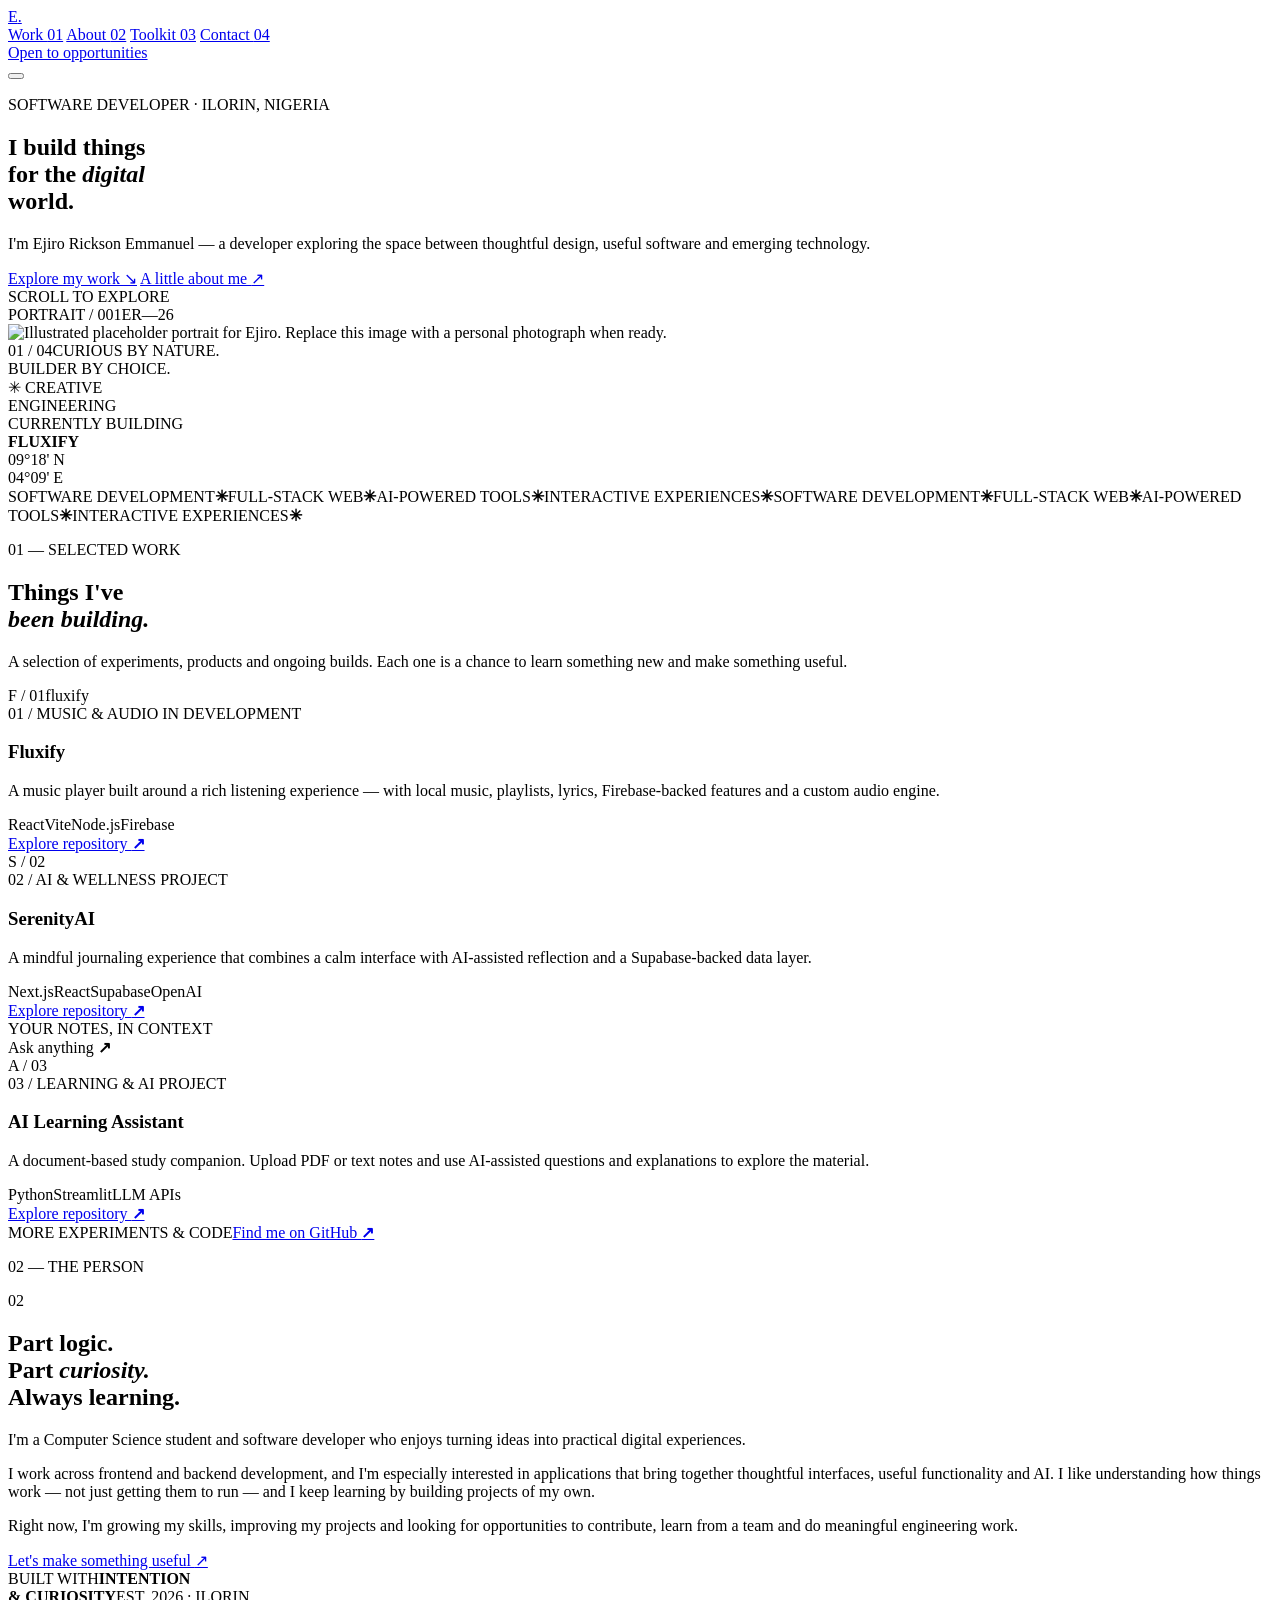
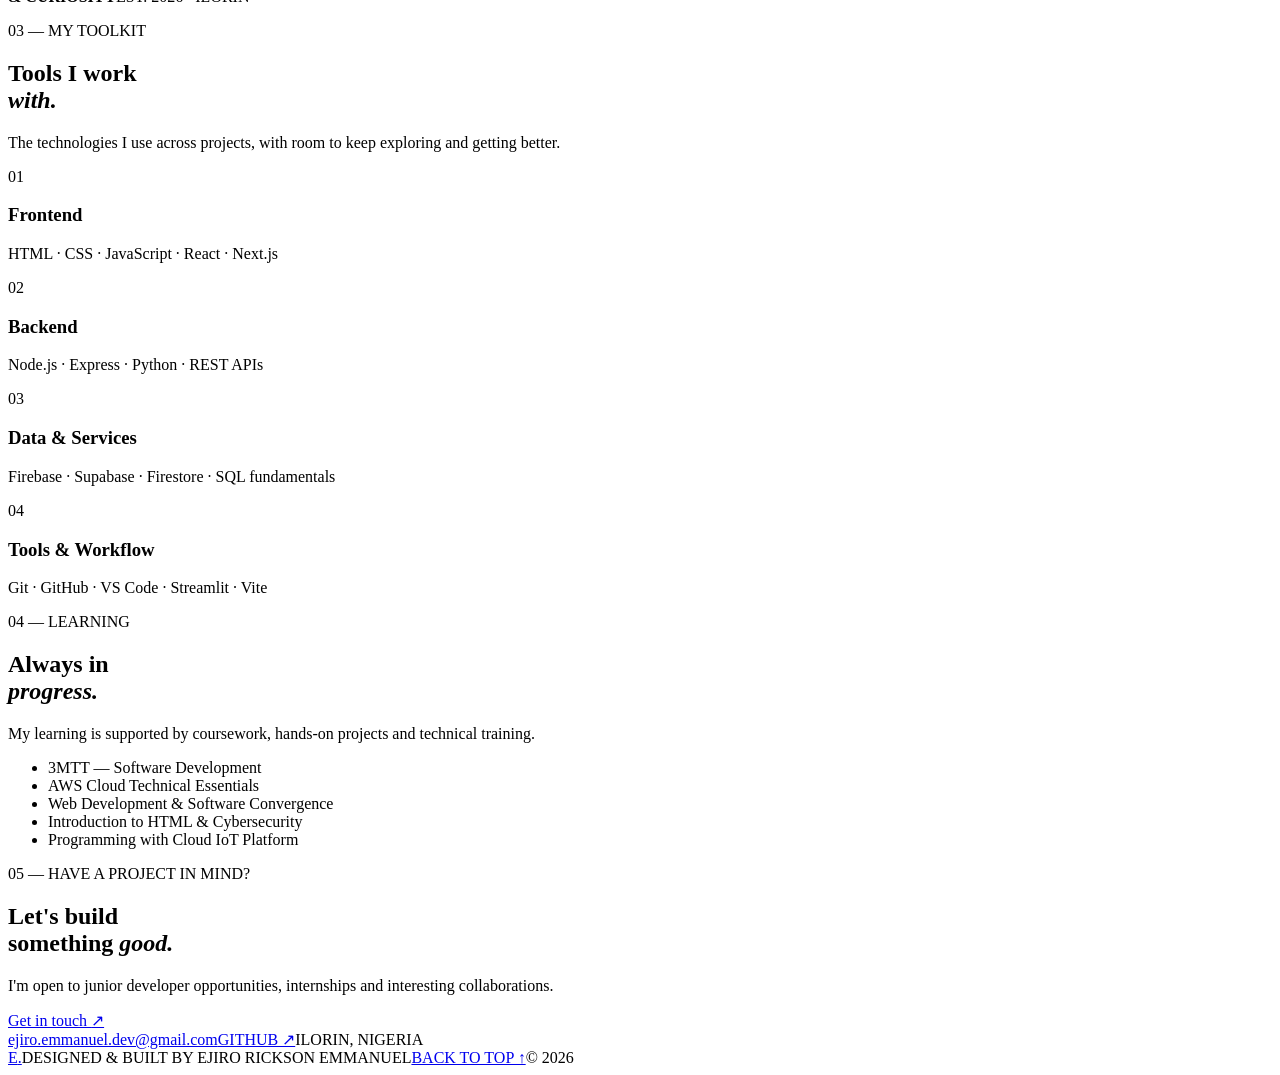
==== index.html @ 690c9a24 "Redesign portfolio homepage and project storytelling" ====
<!doctype html>
<html lang="en">
<head>
  <meta charset="utf-8">
  <meta name="viewport" content="width=device-width, initial-scale=1">
  <meta name="theme-color" content="#0b0c0f">
  <meta name="description" content="Ejiro Rickson Emmanuel — software developer building thoughtful web applications, AI-powered tools and interactive experiences.">
  <title>Ejiro Rickson Emmanuel — Software Developer</title>
  <link rel="preconnect" href="https://fonts.googleapis.com">
  <link rel="preconnect" href="https://fonts.gstatic.com" crossorigin>
  <link href="https://fonts.googleapis.com/css2?family=DM+Mono:wght@400;500&family=Manrope:wght@400;500;600;700;800&display=swap" rel="stylesheet">
  <link rel="stylesheet" href="styles.css">
</head>
<body>
  <div class="page-noise" aria-hidden="true"></div>
  <header class="site-header">
    <a class="wordmark" href="#home" aria-label="Ejiro home">E<span>.</span></a>
    <nav class="main-nav" aria-label="Main navigation">
      <a href="#work">Work <span>01</span></a>
      <a href="#about">About <span>02</span></a>
      <a href="#skills">Toolkit <span>03</span></a>
      <a href="#contact">Contact <span>04</span></a>
    </nav>
    <div class="header-actions">
      <a class="availability" href="#contact"><i></i> Open to opportunities</a>
      <div class="menu-wrap">
        <button class="menu-toggle" id="menu-toggle" type="button" aria-label="Open quick links" aria-expanded="false" aria-controls="quick-menu">
          <span></span><span></span><span></span>
        </button>
        <div class="quick-menu" id="quick-menu" hidden>
          <p class="menu-eyebrow">QUICK LINKS</p>
          <a href="#work"><span>Selected work</span><b>↗</b></a>
          <a href="#about"><span>About me</span><b>↗</b></a>
          <a href="#certifications"><span>Certifications</span><b>↗</b></a>
          <a href="mailto:ejiro.emmanuel.dev@gmail.com"><span>Send an email</span><b>↗</b></a>
          <a href="https://github.com/ejiro-dev" target="_blank" rel="noopener noreferrer"><span>GitHub profile</span><b>↗</b></a>
          <p class="menu-note">A little more about what I do.</p>
        </div>
      </div>
    </div>
  </header>

  <main id="home">
    <section class="hero page-shell" aria-labelledby="hero-title">
      <div class="hero-copy">
        <p class="eyebrow"><span class="eyebrow-line"></span> SOFTWARE DEVELOPER · ILORIN, NIGERIA</p>
        <h1 id="hero-title">I build things<br>for the <em>digital</em><br>world<span class="accent-dot">.</span></h1>
        <p class="hero-intro">I'm Ejiro Rickson Emmanuel — a developer exploring the space between thoughtful design, useful software and emerging technology.</p>
        <div class="hero-actions">
          <a class="button button-light" href="#work">Explore my work <span>↘</span></a>
          <a class="text-link" href="#about">A little about me <span>↗</span></a>
        </div>
        <div class="hero-footnote"><span class="scroll-mark"></span> SCROLL TO EXPLORE</div>
      </div>

      <div class="hero-visual">
        <div class="visual-orbit orbit-one"></div>
        <div class="visual-orbit orbit-two"></div>
        <div class="portrait-frame">
          <div class="portrait-topline"><span>PORTRAIT / 001</span><span>ER—26</span></div>
          <img class="portrait-image" src="assets/portrait-placeholder.svg" alt="Illustrated placeholder portrait for Ejiro. Replace this image with a personal photograph when ready.">
          <div class="portrait-caption"><span class="caption-index">01 / 04</span><span>CURIOUS BY NATURE.<br>BUILDER BY CHOICE.</span></div>
        </div>
        <div class="floating-note note-top"><span class="note-star">✳</span> CREATIVE<br>ENGINEERING</div>
        <div class="floating-note note-bottom"><span class="note-dot"></span> CURRENTLY BUILDING<br><strong>FLUXIFY</strong></div>
        <div class="visual-coordinate">09°18' N<br>04°09' E</div>
      </div>
    </section>

    <section class="ticker" aria-label="Areas of interest">
      <div class="ticker-track"><span>SOFTWARE DEVELOPMENT</span><b>✳</b><span>FULL-STACK WEB</span><b>✳</b><span>AI-POWERED TOOLS</span><b>✳</b><span>INTERACTIVE EXPERIENCES</span><b>✳</b><span>SOFTWARE DEVELOPMENT</span><b>✳</b><span>FULL-STACK WEB</span><b>✳</b><span>AI-POWERED TOOLS</span><b>✳</b><span>INTERACTIVE EXPERIENCES</span><b>✳</b></div>
    </section>

    <section class="section page-shell" id="work">
      <div class="section-heading">
        <div><p class="eyebrow"><span class="eyebrow-line"></span> 01 — SELECTED WORK</p><h2>Things I've<br><em>been building.</em></h2></div>
        <p class="section-aside">A selection of experiments, products and ongoing builds. Each one is a chance to learn something new and make something useful.</p>
      </div>
      <div class="project-list">
        <article class="project-card project-featured">
          <div class="project-art flux-art" aria-hidden="true"><div class="music-disc"></div><div class="sound-bars"><i></i><i></i><i></i><i></i><i></i><i></i><i></i><i></i><i></i></div><span class="art-label">F / 01</span><span class="art-word">fluxify</span></div>
          <div class="project-info">
            <div class="project-meta"><span>01 / MUSIC & AUDIO</span><span class="status"><i></i> IN DEVELOPMENT</span></div>
            <h3>Fluxify</h3>
            <p>A music player built around a rich listening experience — with local music, playlists, lyrics, Firebase-backed features and a custom audio engine.</p>
            <div class="tag-row"><span>React</span><span>Vite</span><span>Node.js</span><span>Firebase</span></div>
            <a class="project-link" href="https://github.com/ejiro-dev/fluxify" target="_blank" rel="noopener noreferrer">Explore repository <b>↗</b></a>
          </div>
        </article>
        <article class="project-card">
          <div class="project-art serenity-art" aria-hidden="true"><div class="serenity-window"><span></span><span></span><span></span><div class="serenity-sun"></div><div class="serenity-line"></div><div class="serenity-line short"></div></div><span class="art-label">S / 02</span></div>
          <div class="project-info">
            <div class="project-meta"><span>02 / AI & WELLNESS</span><span class="status status-built"><i></i> PROJECT</span></div>
            <h3>SerenityAI</h3>
            <p>A mindful journaling experience that combines a calm interface with AI-assisted reflection and a Supabase-backed data layer.</p>
            <div class="tag-row"><span>Next.js</span><span>React</span><span>Supabase</span><span>OpenAI</span></div>
            <a class="project-link" href="https://github.com/ejiro-dev/Serenity-AI" target="_blank" rel="noopener noreferrer">Explore repository <b>↗</b></a>
          </div>
        </article>
        <article class="project-card">
          <div class="project-art study-art" aria-hidden="true"><div class="study-sheet"><span class="sheet-kicker">YOUR NOTES, IN CONTEXT</span><div class="sheet-line"></div><div class="sheet-line"></div><div class="sheet-line narrow"></div><div class="sheet-question">Ask anything <b>↗</b></div></div><span class="art-label">A / 03</span></div>
          <div class="project-info">
            <div class="project-meta"><span>03 / LEARNING & AI</span><span class="status status-built"><i></i> PROJECT</span></div>
            <h3>AI Learning Assistant</h3>
            <p>A document-based study companion. Upload PDF or text notes and use AI-assisted questions and explanations to explore the material.</p>
            <div class="tag-row"><span>Python</span><span>Streamlit</span><span>LLM APIs</span></div>
            <a class="project-link" href="https://github.com/ejiro-dev/ai-study-assistant" target="_blank" rel="noopener noreferrer">Explore repository <b>↗</b></a>
          </div>
        </article>
      </div>
      <div class="work-footer"><span>MORE EXPERIMENTS & CODE</span><a href="https://github.com/ejiro-dev" target="_blank" rel="noopener noreferrer">Find me on GitHub <b>↗</b></a></div>
    </section>

    <section class="about-section" id="about">
      <div class="page-shell about-grid">
        <div class="about-label"><p class="eyebrow"><span class="eyebrow-line"></span> 02 — THE PERSON</p><span class="about-big-number">02</span></div>
        <div class="about-content"><h2>Part logic.<br>Part <em>curiosity.</em><br>Always learning.</h2>
          <p class="about-lead">I'm a Computer Science student and software developer who enjoys turning ideas into practical digital experiences.</p>
          <p>I work across frontend and backend development, and I'm especially interested in applications that bring together thoughtful interfaces, useful functionality and AI. I like understanding how things work — not just getting them to run — and I keep learning by building projects of my own.</p>
          <p>Right now, I'm growing my skills, improving my projects and looking for opportunities to contribute, learn from a team and do meaningful engineering work.</p>
          <a class="text-link" href="mailto:ejiro.emmanuel.dev@gmail.com">Let's make something useful <span>↗</span></a>
        </div>
        <div class="about-stamp"><span>BUILT WITH</span><strong>INTENTION<br>& CURIOSITY</strong><span>EST. 2026 · ILORIN</span></div>
      </div>
    </section>

    <section class="section page-shell" id="skills">
      <div class="section-heading compact-heading">
        <div><p class="eyebrow"><span class="eyebrow-line"></span> 03 — MY TOOLKIT</p><h2>Tools I work<br><em>with.</em></h2></div>
        <p class="section-aside">The technologies I use across projects, with room to keep exploring and getting better.</p>
      </div>
      <div class="toolkit-grid">
        <div class="toolkit-card"><span>01</span><h3>Frontend</h3><p>HTML · CSS · JavaScript · React · Next.js</p></div>
        <div class="toolkit-card"><span>02</span><h3>Backend</h3><p>Node.js · Express · Python · REST APIs</p></div>
        <div class="toolkit-card"><span>03</span><h3>Data & Services</h3><p>Firebase · Supabase · Firestore · SQL fundamentals</p></div>
        <div class="toolkit-card"><span>04</span><h3>Tools & Workflow</h3><p>Git · GitHub · VS Code · Streamlit · Vite</p></div>
      </div>
    </section>

    <section class="cert-section" id="certifications">
      <div class="page-shell cert-row">
        <div><p class="eyebrow"><span class="eyebrow-line"></span> 04 — LEARNING</p><h2>Always in<br><em>progress.</em></h2></div>
        <div class="cert-copy"><p>My learning is supported by coursework, hands-on projects and technical training.</p><ul><li>3MTT — Software Development</li><li>AWS Cloud Technical Essentials</li><li>Web Development & Software Convergence</li><li>Introduction to HTML & Cybersecurity</li><li>Programming with Cloud IoT Platform</li></ul></div>
      </div>
    </section>

    <section class="contact-section page-shell" id="contact">
      <p class="eyebrow"><span class="eyebrow-line"></span> 05 — HAVE A PROJECT IN MIND?</p>
      <h2>Let's build<br>something <em>good.</em></h2>
      <div class="contact-bottom"><p>I'm open to junior developer opportunities, internships and interesting collaborations.</p><a class="button button-light" href="mailto:ejiro.emmanuel.dev@gmail.com">Get in touch <span>↗</span></a></div>
      <div class="contact-details"><a href="mailto:ejiro.emmanuel.dev@gmail.com">ejiro.emmanuel.dev@gmail.com</a><a href="https://github.com/ejiro-dev" target="_blank" rel="noopener noreferrer">GITHUB ↗</a><span>ILORIN, NIGERIA</span></div>
    </section>
  </main>

  <footer class="site-footer page-shell"><a class="wordmark" href="#home">E<span>.</span></a><span>DESIGNED & BUILT BY EJIRO RICKSON EMMANUEL</span><a href="#home">BACK TO TOP ↑</a><span>© 2026</span></footer>
  <script src="script.js"></script>
</body>
</html>
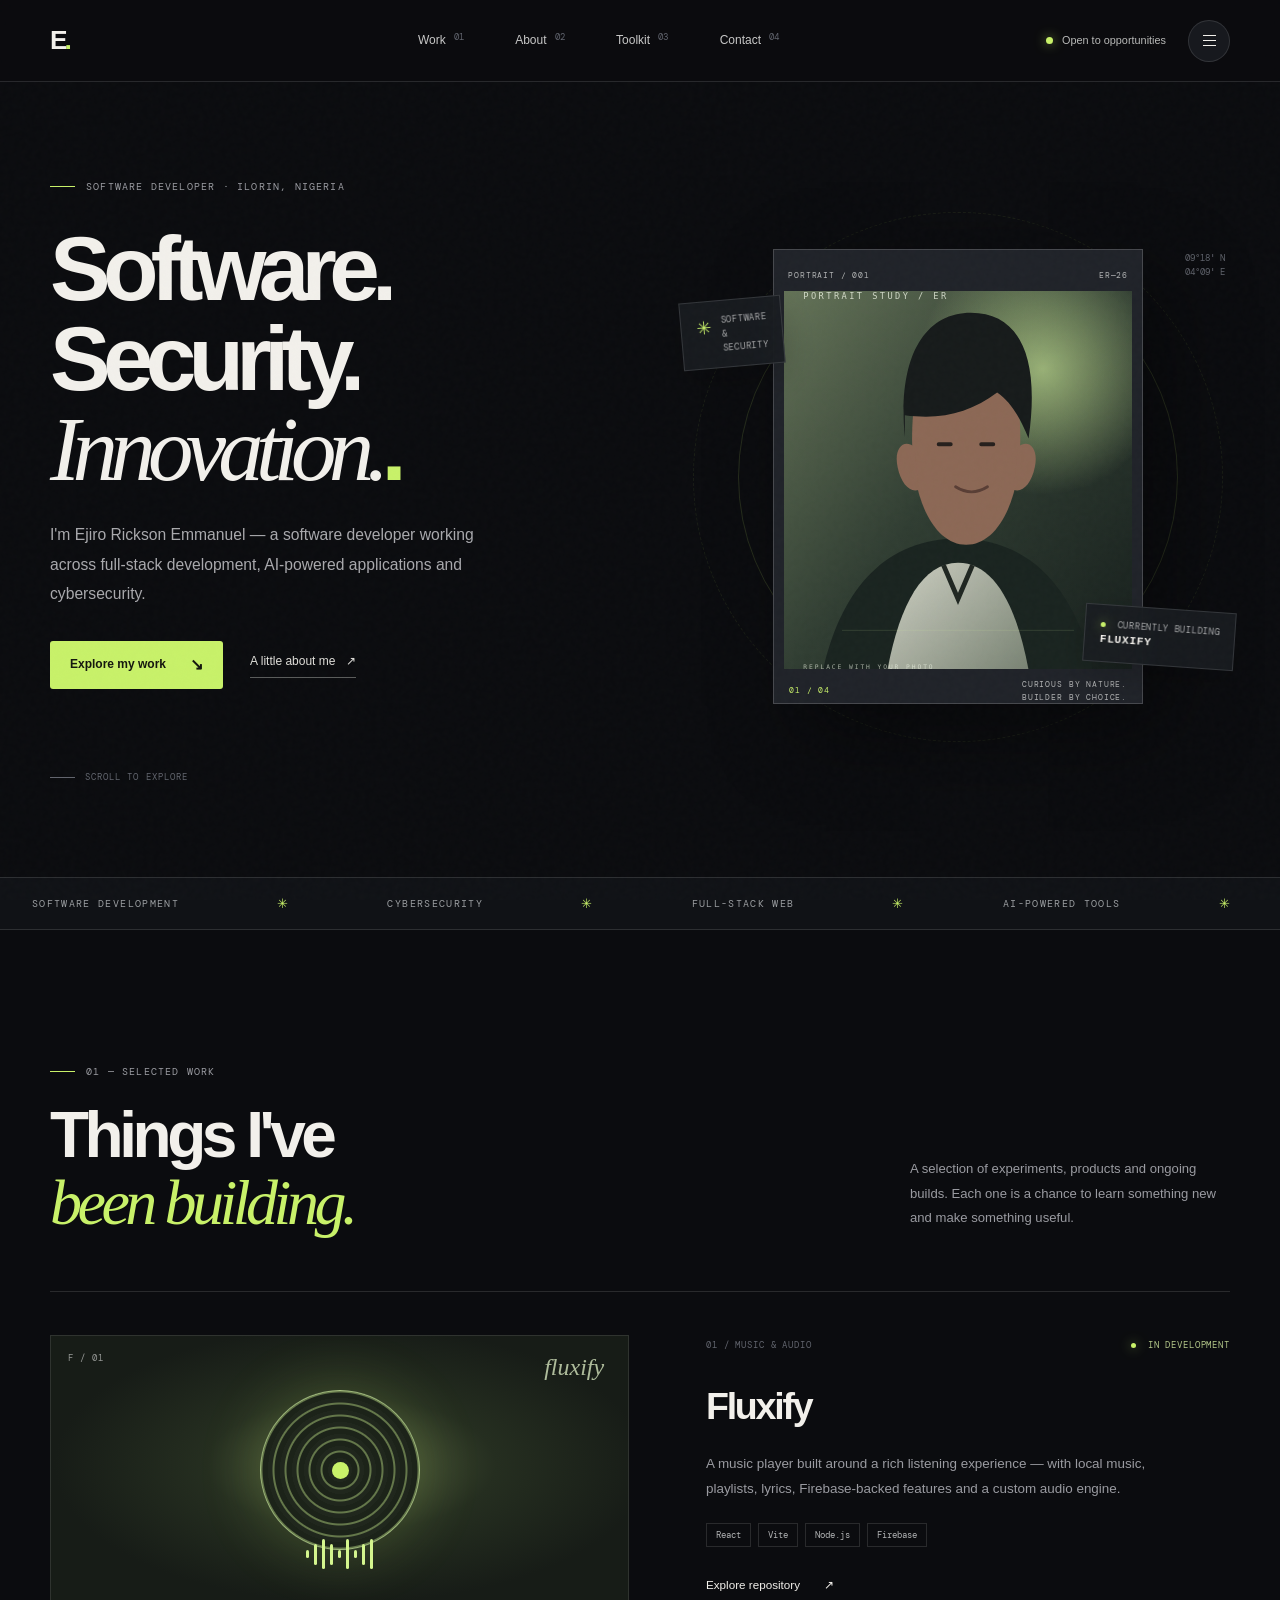
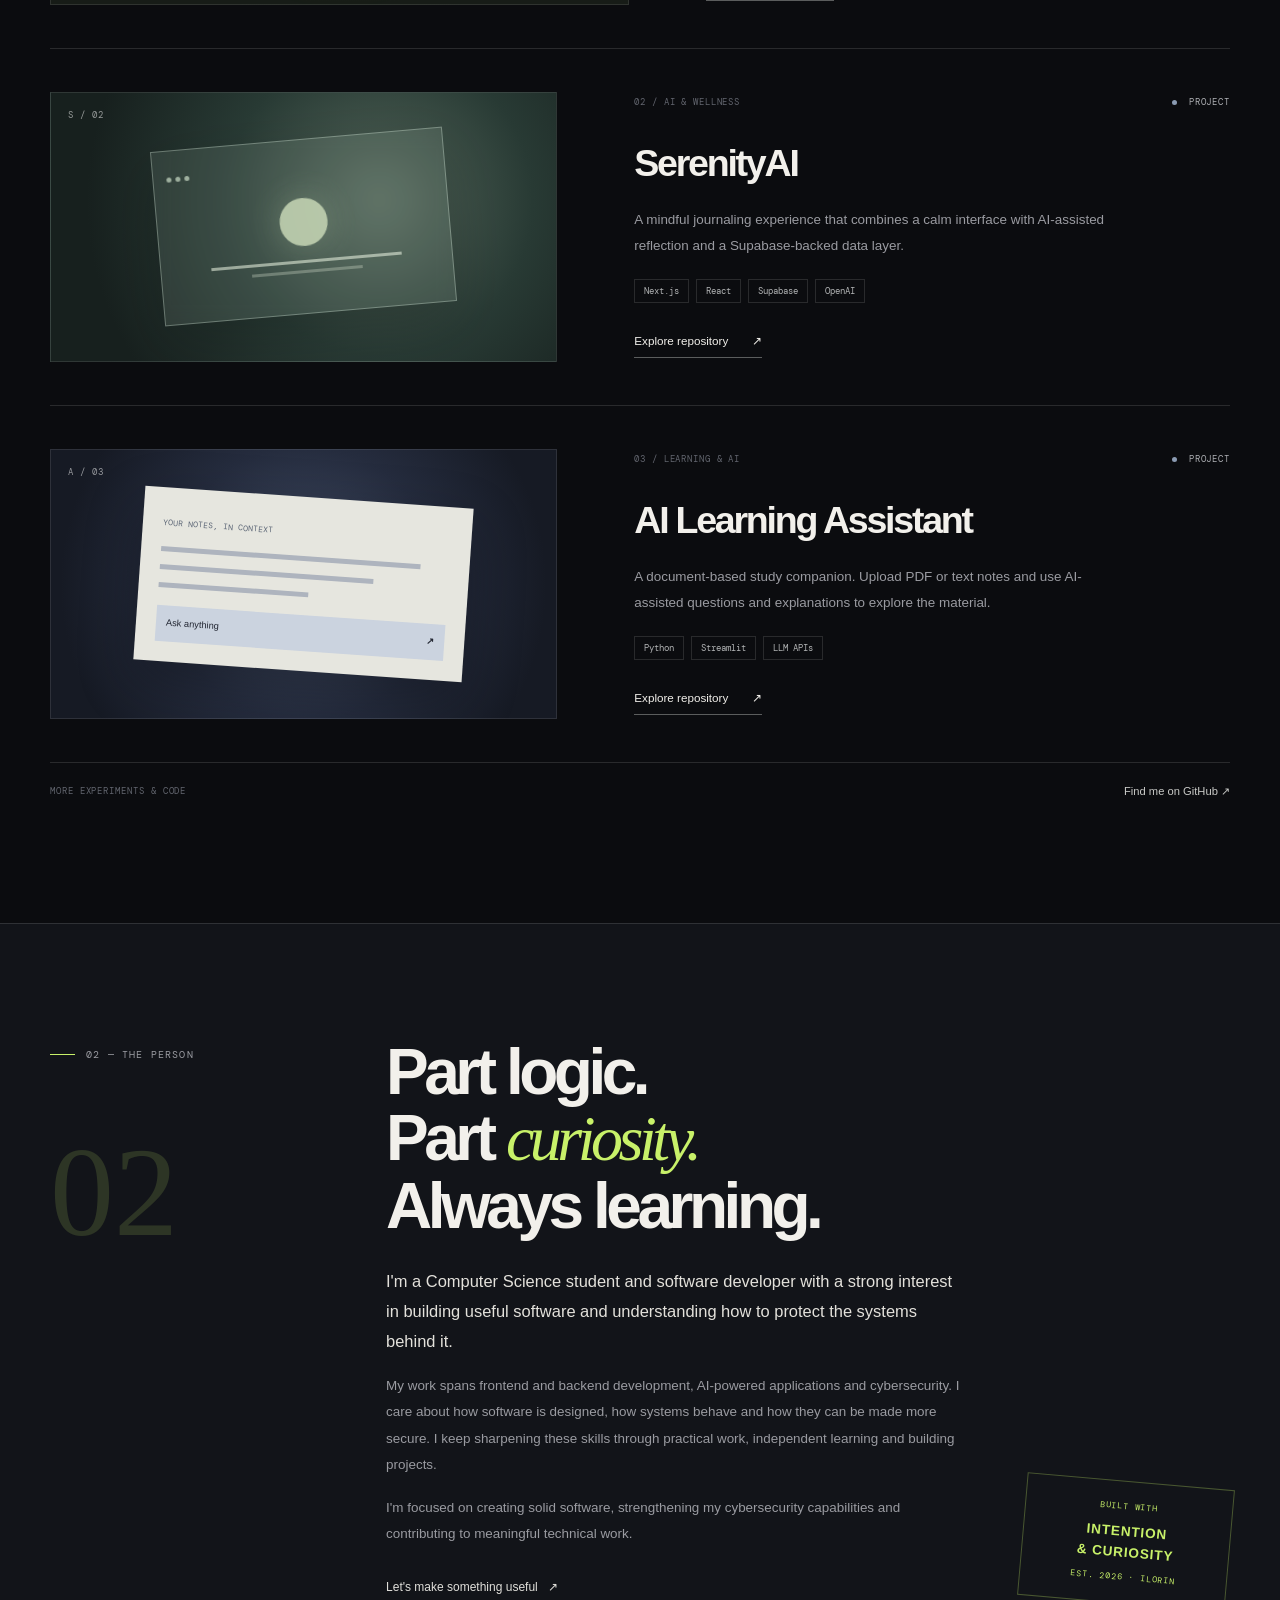
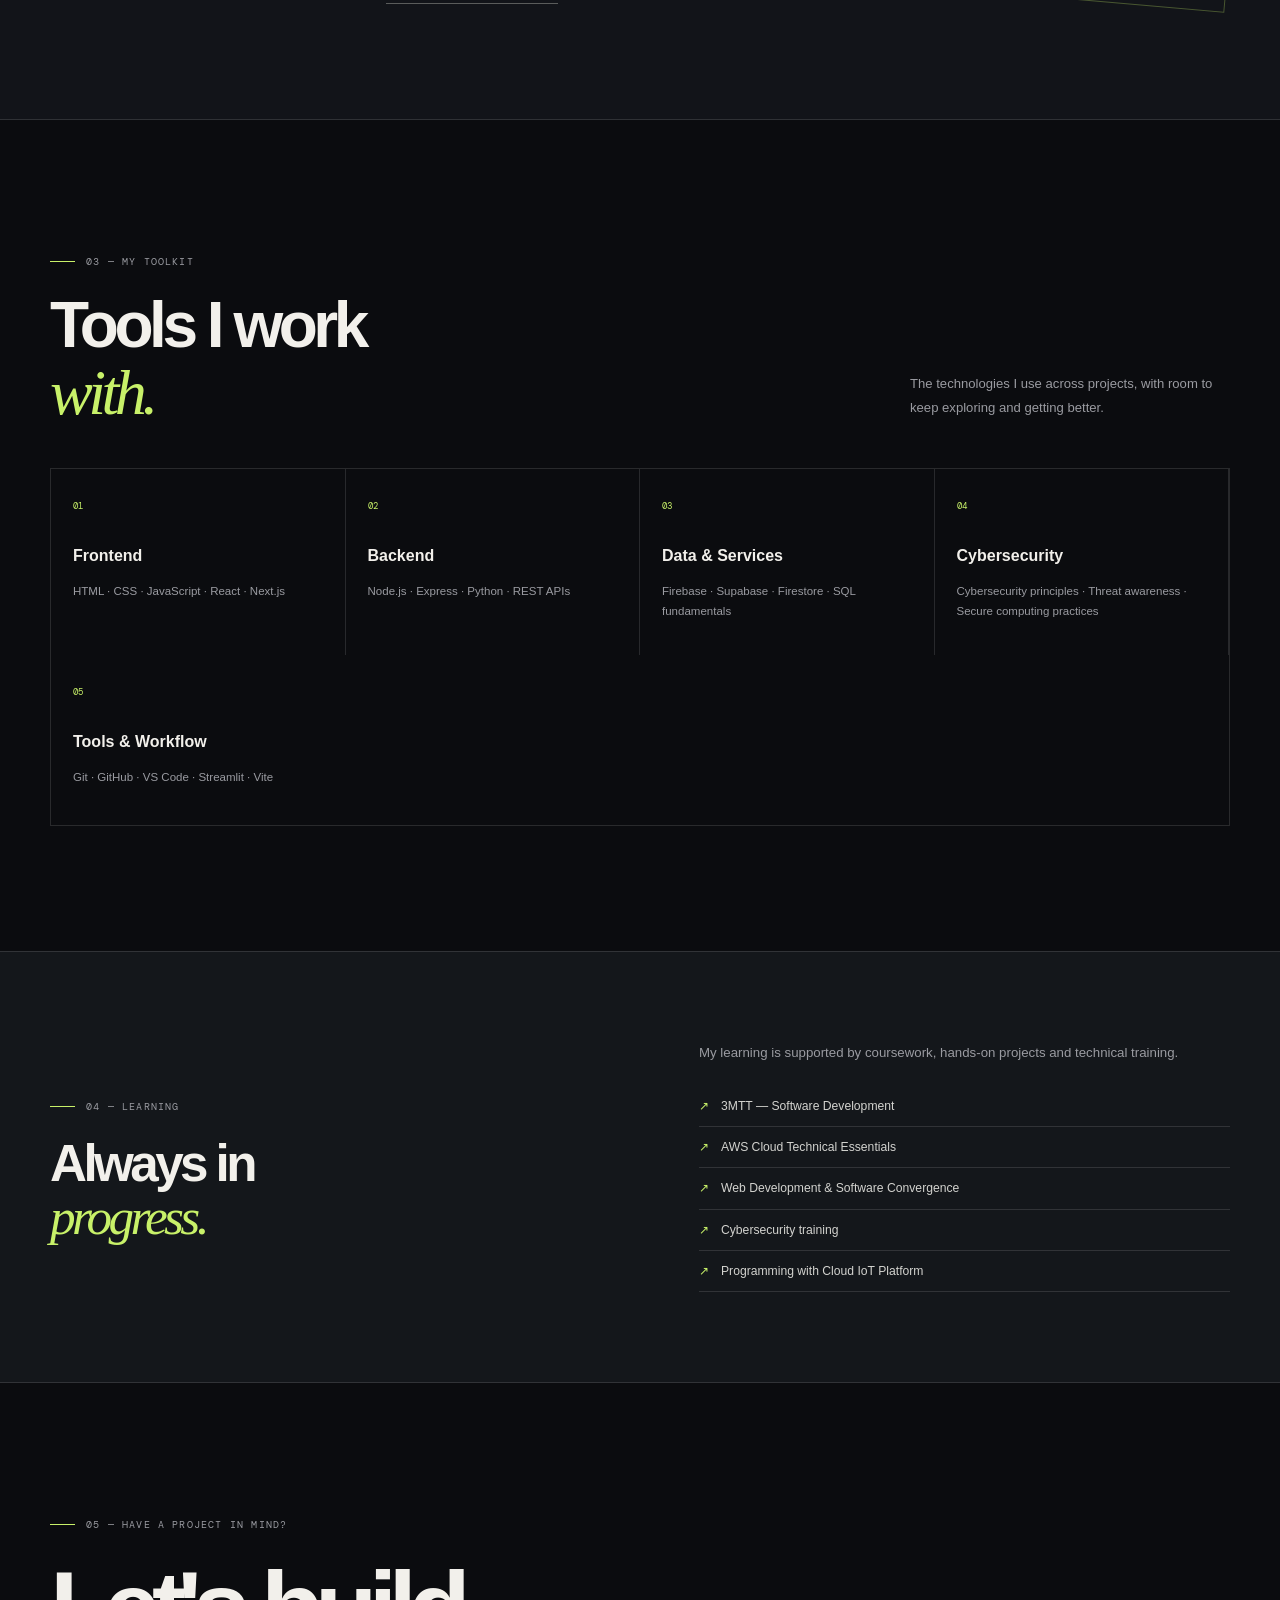
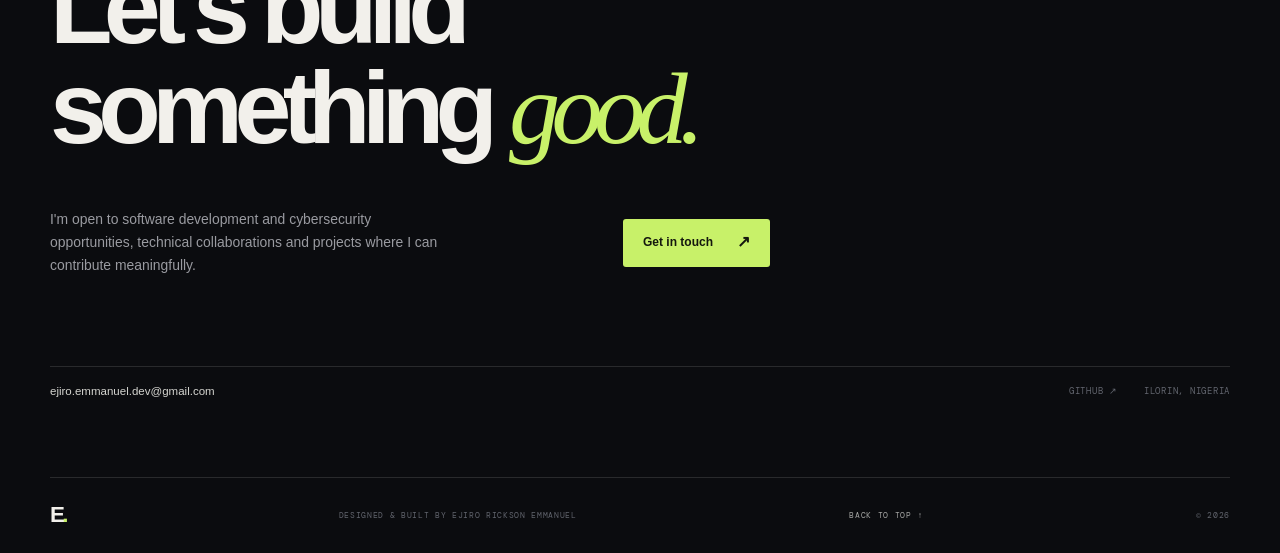
==== commit ebaa2f82: "Refresh portfolio positioning for software and cybersecurity" ====
--- a/index.html
+++ b/index.html
@@ -4,7 +4,7 @@
   <meta charset="utf-8">
   <meta name="viewport" content="width=device-width, initial-scale=1">
   <meta name="theme-color" content="#0b0c0f">
-  <meta name="description" content="Ejiro Rickson Emmanuel — software developer building thoughtful web applications, AI-powered tools and interactive experiences.">
+  <meta name="description" content="Ejiro Rickson Emmanuel — software developer focused on full-stack development, AI-powered applications and cybersecurity.">
   <title>Ejiro Rickson Emmanuel — Software Developer</title>
   <link rel="preconnect" href="https://fonts.googleapis.com">
   <link rel="preconnect" href="https://fonts.gstatic.com" crossorigin>
@@ -44,8 +44,8 @@
     <section class="hero page-shell" aria-labelledby="hero-title">
       <div class="hero-copy">
         <p class="eyebrow"><span class="eyebrow-line"></span> SOFTWARE DEVELOPER · ILORIN, NIGERIA</p>
-        <h1 id="hero-title">I build things<br>for the <em>digital</em><br>world<span class="accent-dot">.</span></h1>
-        <p class="hero-intro">I'm Ejiro Rickson Emmanuel — a developer exploring the space between thoughtful design, useful software and emerging technology.</p>
+        <h1 id="hero-title">Software.<br>Security.<br><em>Innovation.</em><span class="accent-dot">.</span></h1>
+        <p class="hero-intro">I'm Ejiro Rickson Emmanuel — a software developer working across full-stack development, AI-powered applications and cybersecurity.</p>
         <div class="hero-actions">
           <a class="button button-light" href="#work">Explore my work <span>↘</span></a>
           <a class="text-link" href="#about">A little about me <span>↗</span></a>
@@ -61,14 +61,14 @@
           <img class="portrait-image" src="assets/portrait-placeholder.svg" alt="Illustrated placeholder portrait for Ejiro. Replace this image with a personal photograph when ready.">
           <div class="portrait-caption"><span class="caption-index">01 / 04</span><span>CURIOUS BY NATURE.<br>BUILDER BY CHOICE.</span></div>
         </div>
-        <div class="floating-note note-top"><span class="note-star">✳</span> CREATIVE<br>ENGINEERING</div>
+        <div class="floating-note note-top"><span class="note-star">✳</span> SOFTWARE<br>& SECURITY</div>
         <div class="floating-note note-bottom"><span class="note-dot"></span> CURRENTLY BUILDING<br><strong>FLUXIFY</strong></div>
         <div class="visual-coordinate">09°18' N<br>04°09' E</div>
       </div>
     </section>
 
     <section class="ticker" aria-label="Areas of interest">
-      <div class="ticker-track"><span>SOFTWARE DEVELOPMENT</span><b>✳</b><span>FULL-STACK WEB</span><b>✳</b><span>AI-POWERED TOOLS</span><b>✳</b><span>INTERACTIVE EXPERIENCES</span><b>✳</b><span>SOFTWARE DEVELOPMENT</span><b>✳</b><span>FULL-STACK WEB</span><b>✳</b><span>AI-POWERED TOOLS</span><b>✳</b><span>INTERACTIVE EXPERIENCES</span><b>✳</b></div>
+      <div class="ticker-track"><span>SOFTWARE DEVELOPMENT</span><b>✳</b><span>CYBERSECURITY</span><b>✳</b><span>FULL-STACK WEB</span><b>✳</b><span>AI-POWERED TOOLS</span><b>✳</b><span>SOFTWARE DEVELOPMENT</span><b>✳</b><span>CYBERSECURITY</span><b>✳</b><span>FULL-STACK WEB</span><b>✳</b><span>AI-POWERED TOOLS</span><b>✳</b></div>
     </section>
 
     <section class="section page-shell" id="work">
@@ -115,9 +115,9 @@
       <div class="page-shell about-grid">
         <div class="about-label"><p class="eyebrow"><span class="eyebrow-line"></span> 02 — THE PERSON</p><span class="about-big-number">02</span></div>
         <div class="about-content"><h2>Part logic.<br>Part <em>curiosity.</em><br>Always learning.</h2>
-          <p class="about-lead">I'm a Computer Science student and software developer who enjoys turning ideas into practical digital experiences.</p>
-          <p>I work across frontend and backend development, and I'm especially interested in applications that bring together thoughtful interfaces, useful functionality and AI. I like understanding how things work — not just getting them to run — and I keep learning by building projects of my own.</p>
-          <p>Right now, I'm growing my skills, improving my projects and looking for opportunities to contribute, learn from a team and do meaningful engineering work.</p>
+          <p class="about-lead">I'm a Computer Science student and software developer with a strong interest in building useful software and understanding how to protect the systems behind it.</p>
+          <p>My work spans frontend and backend development, AI-powered applications and cybersecurity. I care about how software is designed, how systems behave and how they can be made more secure. I keep sharpening these skills through practical work, independent learning and building projects.</p>
+          <p>I'm focused on creating solid software, strengthening my cybersecurity capabilities and contributing to meaningful technical work.</p>
           <a class="text-link" href="mailto:ejiro.emmanuel.dev@gmail.com">Let's make something useful <span>↗</span></a>
         </div>
         <div class="about-stamp"><span>BUILT WITH</span><strong>INTENTION<br>& CURIOSITY</strong><span>EST. 2026 · ILORIN</span></div>
@@ -133,21 +133,22 @@
         <div class="toolkit-card"><span>01</span><h3>Frontend</h3><p>HTML · CSS · JavaScript · React · Next.js</p></div>
         <div class="toolkit-card"><span>02</span><h3>Backend</h3><p>Node.js · Express · Python · REST APIs</p></div>
         <div class="toolkit-card"><span>03</span><h3>Data & Services</h3><p>Firebase · Supabase · Firestore · SQL fundamentals</p></div>
-        <div class="toolkit-card"><span>04</span><h3>Tools & Workflow</h3><p>Git · GitHub · VS Code · Streamlit · Vite</p></div>
+        <div class="toolkit-card"><span>04</span><h3>Cybersecurity</h3><p>Cybersecurity principles · Threat awareness · Secure computing practices</p></div>
+        <div class="toolkit-card"><span>05</span><h3>Tools & Workflow</h3><p>Git · GitHub · VS Code · Streamlit · Vite</p></div>
       </div>
     </section>
 
     <section class="cert-section" id="certifications">
       <div class="page-shell cert-row">
         <div><p class="eyebrow"><span class="eyebrow-line"></span> 04 — LEARNING</p><h2>Always in<br><em>progress.</em></h2></div>
-        <div class="cert-copy"><p>My learning is supported by coursework, hands-on projects and technical training.</p><ul><li>3MTT — Software Development</li><li>AWS Cloud Technical Essentials</li><li>Web Development & Software Convergence</li><li>Introduction to HTML & Cybersecurity</li><li>Programming with Cloud IoT Platform</li></ul></div>
+        <div class="cert-copy"><p>My learning is supported by coursework, hands-on projects and technical training.</p><ul><li>3MTT — Software Development</li><li>AWS Cloud Technical Essentials</li><li>Web Development & Software Convergence</li><li>Cybersecurity training</li><li>Programming with Cloud IoT Platform</li></ul></div>
       </div>
     </section>
 
     <section class="contact-section page-shell" id="contact">
       <p class="eyebrow"><span class="eyebrow-line"></span> 05 — HAVE A PROJECT IN MIND?</p>
       <h2>Let's build<br>something <em>good.</em></h2>
-      <div class="contact-bottom"><p>I'm open to junior developer opportunities, internships and interesting collaborations.</p><a class="button button-light" href="mailto:ejiro.emmanuel.dev@gmail.com">Get in touch <span>↗</span></a></div>
+      <div class="contact-bottom"><p>I'm open to software development and cybersecurity opportunities, technical collaborations and projects where I can contribute meaningfully.</p><a class="button button-light" href="mailto:ejiro.emmanuel.dev@gmail.com">Get in touch <span>↗</span></a></div>
       <div class="contact-details"><a href="mailto:ejiro.emmanuel.dev@gmail.com">ejiro.emmanuel.dev@gmail.com</a><a href="https://github.com/ejiro-dev" target="_blank" rel="noopener noreferrer">GITHUB ↗</a><span>ILORIN, NIGERIA</span></div>
     </section>
   </main>
--- a/styles.css
+++ b/styles.css
@@ -0,0 +1,217 @@
+:root {
+  color-scheme: dark;
+  --bg: #0b0c0f;
+  --surface: #121419;
+  --surface-2: #191c22;
+  --text: #f2f0eb;
+  --muted: #9a9ba1;
+  --dim: #62656e;
+  --line: rgba(255,255,255,.12);
+  --accent: #c8f169;
+  --serif: Georgia, "Times New Roman", serif;
+  --sans: "Manrope", -apple-system, BlinkMacSystemFont, "Segoe UI", sans-serif;
+  --mono: "DM Mono", monospace;
+  --ease: cubic-bezier(.22,1,.36,1);
+}
+* { box-sizing: border-box; }
+html { scroll-behavior: smooth; scroll-padding-top: 92px; }
+body { margin: 0; background: var(--bg); color: var(--text); font-family: var(--sans); line-height: 1.65; overflow-x: hidden; }
+a { color: inherit; text-decoration: none; }
+button { font: inherit; }
+::selection { background: var(--accent); color: #10120c; }
+.page-noise { position: fixed; inset: 0; pointer-events: none; z-index: 20; opacity: .035; background-image: url("data:image/svg+xml,%3Csvg viewBox='0 0 180 180' xmlns='http://www.w3.org/2000/svg'%3E%3Cfilter id='n'%3E%3CfeTurbulence type='fractalNoise' baseFrequency='.9' numOctaves='3' stitchTiles='stitch'/%3E%3C/filter%3E%3Crect width='100%25' height='100%25' filter='url(%23n)' opacity='.55'/%3E%3C/svg%3E"); }
+.page-shell { width: min(1180px, calc(100% - 88px)); margin-inline: auto; }
+.site-header { height: 82px; padding: 0 max(44px, calc((100vw - 1180px)/2)); display: flex; align-items: center; justify-content: space-between; border-bottom: 1px solid var(--line); position: relative; z-index: 30; background: rgba(11,12,15,.82); backdrop-filter: blur(18px); }
+.wordmark { font-size: 1.65rem; line-height: 1; font-weight: 800; letter-spacing: -.12em; }
+.wordmark span, .accent-dot { color: var(--accent); }
+.main-nav { display: flex; gap: clamp(22px,4vw,54px); margin-left: 7%; }
+.main-nav a { color: #c8c8c7; font-size: .75rem; transition: color .2s; }
+.main-nav a:hover { color: var(--accent); }
+.main-nav a span { color: var(--dim); font: .58rem var(--mono); margin-left: 5px; vertical-align: top; }
+.header-actions { display: flex; align-items: center; gap: 22px; }
+.availability { display: flex; align-items: center; gap: 9px; color: #b9bab8; font-size: .68rem; }
+.availability i, .status i, .note-dot { width: 7px; height: 7px; border-radius: 50%; display: inline-block; background: var(--accent); box-shadow: 0 0 12px rgba(200,241,105,.65); }
+.menu-wrap { position: relative; }
+.menu-toggle { width: 42px; height: 42px; border: 1px solid var(--line); border-radius: 50%; background: #17191e; display: grid; place-content: center; gap: 4px; cursor: pointer; transition: border-color .25s, background .25s, transform .25s; }
+.menu-toggle:hover { border-color: rgba(200,241,105,.65); background: #20251a; transform: rotate(8deg); }
+.menu-toggle span { display: block; width: 13px; height: 1px; background: var(--text); transition: transform .25s; }
+.menu-toggle[aria-expanded="true"] span:first-child { transform: translateY(2.5px) rotate(45deg); }
+.menu-toggle[aria-expanded="true"] span:nth-child(2) { transform: translateY(-2.5px) rotate(-45deg); }
+.menu-toggle[aria-expanded="true"] span:last-child { display: none; }
+.quick-menu { position: absolute; top: 56px; right: 0; width: 260px; padding: 18px; border: 1px solid rgba(255,255,255,.15); border-radius: 15px; background: rgba(23,25,30,.96); backdrop-filter: blur(24px); box-shadow: 0 22px 70px rgba(0,0,0,.55); transform-origin: top right; }
+.quick-menu[hidden] { display: none; }
+.quick-menu.menu-open { animation: menu-pop .28s var(--ease) both; }
+@keyframes menu-pop { from { opacity: 0; transform: translateY(-8px) scale(.94); } to { opacity: 1; transform: translateY(0) scale(1); } }
+.menu-eyebrow, .menu-note { color: var(--dim); font: .58rem var(--mono); letter-spacing: .12em; }
+.quick-menu a { display: flex; justify-content: space-between; padding: 11px 2px; border-bottom: 1px solid var(--line); font-size: .82rem; transition: color .2s, padding .2s; }
+.quick-menu a:hover { color: var(--accent); padding-inline: 7px; }
+.quick-menu a b { color: var(--dim); font-weight: 400; }
+.menu-note { letter-spacing: 0; margin: 14px 0 0; text-transform: none; }
+.hero { min-height: 690px; padding-block: 88px 94px; display: grid; grid-template-columns: 1.03fr .97fr; align-items: center; gap: 5%; }
+.eyebrow { display: flex; align-items: center; gap: 11px; color: var(--muted); font: .62rem var(--mono); letter-spacing: .12em; }
+.eyebrow-line { width: 25px; height: 1px; background: var(--accent); display: inline-block; }
+.hero h1 { margin: 31px 0 25px; font-size: clamp(3.8rem,7.1vw,6.9rem); line-height: .99; letter-spacing: -.085em; font-weight: 700; }
+h1 em, h2 em { font-family: var(--serif); font-weight: 400; }
+.hero-intro { max-width: 440px; color: #a9a9ad; font-size: .98rem; line-height: 1.9; }
+.hero-actions { display: flex; align-items: center; gap: 27px; margin-top: 32px; }
+.button { min-height: 48px; padding: 0 20px; display: inline-flex; align-items: center; justify-content: center; gap: 24px; border-radius: 3px; font-size: .75rem; font-weight: 700; transition: transform .25s var(--ease), background .25s; }
+.button:hover { transform: translateY(-3px); }
+.button-light { background: var(--accent); color: #14170e; }
+.button-light:hover { background: #d8ff82; }
+.button span { font-size: 1rem; }
+.text-link { color: #e0dfda; font-size: .75rem; border-bottom: 1px solid #5a5c5b; padding-bottom: 5px; transition: color .2s,border .2s; }
+.text-link:hover { color: var(--accent); border-color: var(--accent); }
+.text-link span { margin-left: 7px; }
+.hero-footnote { display: flex; align-items: center; gap: 10px; margin-top: 82px; color: var(--dim); font: .55rem var(--mono); letter-spacing: .12em; }
+.scroll-mark { width: 25px; height: 1px; background: var(--dim); }
+.hero-visual { min-height: 490px; position: relative; display: grid; place-items: center; }
+.portrait-frame { position: relative; width: min(370px,80%); height: 455px; z-index: 2; background: #202329; border: 1px solid rgba(255,255,255,.17); padding: 10px; box-shadow: 25px 30px 80px rgba(0,0,0,.4); animation: portrait-float 7s ease-in-out infinite; }
+.portrait-image { display: block; width: 100%; height: calc(100% - 55px); object-fit: cover; background: #252a30; }
+.portrait-topline, .portrait-caption { display: flex; justify-content: space-between; align-items: center; font: .53rem var(--mono); letter-spacing: .1em; color: #b1b3b4; }
+.portrait-topline { height: 31px; padding: 0 4px; }
+.portrait-caption { height: 45px; padding: 0 5px; line-height: 1.45; }
+.caption-index { color: var(--accent); }
+.visual-orbit { position: absolute; border: 1px solid rgba(200,241,105,.14); border-radius: 50%; }
+.orbit-one { width: 440px; height: 440px; }
+.orbit-two { width: 530px; height: 530px; border-style: dashed; opacity: .55; animation: orbit-spin 50s linear infinite; }
+.floating-note { position: absolute; z-index: 3; padding: 12px 15px; background: rgba(25,28,32,.88); border: 1px solid var(--line); backdrop-filter: blur(15px); color: #a9aaab; font: .55rem var(--mono); letter-spacing: .08em; line-height: 1.6; box-shadow: 0 12px 35px rgba(0,0,0,.2); }
+.note-top { top: 67px; left: -5px; transform: rotate(-5deg); }
+.note-star { color: var(--accent); font-size: 1.1rem; float: left; margin-right: 9px; }
+.note-bottom { right: -5px; bottom: 56px; transform: rotate(4deg); }
+.note-bottom strong { color: var(--text); font-size: .7rem; }
+.note-dot { margin-right: 6px; width: 5px; height: 5px; }
+.visual-coordinate { position: absolute; right: 1%; top: 4%; color: var(--dim); font: .55rem var(--mono); line-height: 1.6; text-align: right; }
+@keyframes portrait-float { 0%,100% { transform: translateY(0) rotate(1deg); } 50% { transform: translateY(-10px) rotate(-.5deg); } }
+@keyframes orbit-spin { to { transform: rotate(360deg); } }
+.ticker { overflow: hidden; border-block: 1px solid var(--line); padding: 17px 0; background: #101216; }
+.ticker-track { display: flex; align-items: center; justify-content: space-around; gap: 34px; width: max-content; min-width: 200%; animation: ticker 35s linear infinite; white-space: nowrap; color: #9a9da0; font: .6rem var(--mono); letter-spacing: .14em; }
+.ticker-track b { color: var(--accent); font-size: .8rem; font-weight: 400; }
+@keyframes ticker { to { transform: translateX(-50%); } }
+.section { padding-block: 125px; }
+.section-heading { display: flex; align-items: end; justify-content: space-between; gap: 40px; margin-bottom: 55px; }
+.section-heading h2, .about-content h2, .cert-row h2 { margin: 24px 0 0; font-size: clamp(2.7rem,5vw,4.5rem); line-height: 1.04; letter-spacing: -.07em; }
+.section-heading h2 em, .about-content h2 em, .cert-row h2 em, .contact-section h2 em { color: var(--accent); }
+.section-aside { max-width: 320px; margin: 0 0 6px; color: var(--muted); font-size: .82rem; line-height: 1.85; }
+.project-list { border-top: 1px solid var(--line); }
+.project-card { display: grid; grid-template-columns: .92fr 1.08fr; gap: clamp(28px,6vw,82px); align-items: center; padding: 35px 0; border-bottom: 1px solid var(--line); }
+.project-card.project-featured { grid-template-columns: 1.05fr .95fr; }
+.project-art { min-height: 270px; position: relative; overflow: hidden; display: grid; place-items: center; border: 1px solid rgba(255,255,255,.1); }
+.flux-art { background: radial-gradient(ellipse at 52% 48%,#4c5a39 0,#252e20 34%,#171c17 70%); }
+.music-disc { width: 160px; height: 160px; border-radius: 50%; border: 1px solid rgba(222,255,174,.55); background: repeating-radial-gradient(circle,#1c2319 0 5px,#64774a 6px 7px,#20271d 8px 12px); box-shadow: 0 0 65px rgba(200,241,105,.2); }
+.music-disc:after { content: ""; position: absolute; width: 17px; height: 17px; border-radius: 50%; background: var(--accent); top: calc(50% - 8px); left: calc(50% - 8px); }
+.sound-bars { position: absolute; bottom: 35px; display: flex; align-items: center; gap: 5px; height: 30px; }
+.sound-bars i { display: block; width: 3px; border-radius: 4px; background: #d4f58e; height: 25%; animation: equalize .8s ease-in-out infinite alternate; }
+.sound-bars i:nth-child(2n) { animation-delay: -.4s; height: 70%; }.sound-bars i:nth-child(3n) { animation-delay: -.2s; height: 100%; }
+@keyframes equalize { to { height: 100%; opacity: .55; } }
+.art-word { position: absolute; right: 24px; top: 18px; font: italic 1.5rem var(--serif); color: rgba(238,255,211,.7); }
+.art-label { position: absolute; left: 17px; top: 16px; color: rgba(255,255,255,.55); font: .55rem var(--mono); letter-spacing: .12em; }
+.serenity-art { background: radial-gradient(circle at 65% 40%,#53665a,#283a34 42%,#17201e 80%); }
+.serenity-window { width: 58%; height: 175px; border: 1px solid rgba(236,255,239,.3); background: rgba(234,246,230,.09); backdrop-filter: blur(9px); padding: 13px; position: relative; box-shadow: 0 20px 60px rgba(0,0,0,.2); transform: rotate(-5deg); }
+.serenity-window>span { display: inline-block; width: 5px; height: 5px; border-radius: 50%; margin-right: 4px; background: #d7e9d2; opacity: .65; }
+.serenity-sun { width: 48px; height: 48px; border-radius: 50%; background: #c8d8b6; opacity: .85; margin: 19px auto 14px; box-shadow: 0 0 35px rgba(218,244,194,.25); }
+.serenity-line { width: 72%; height: 3px; background: rgba(239,248,230,.55); margin: 7px auto; }.serenity-line.short { width: 42%; opacity: .5; }
+.study-art { background: radial-gradient(circle at 50% 50%,#45516b,#252c3e 48%,#161a24 85%); }
+.study-sheet { width: 65%; padding: 20px; background: #e6e6df; color: #232733; transform: rotate(4deg); box-shadow: 0 20px 55px rgba(0,0,0,.3); }
+.sheet-kicker { font: .5rem var(--mono); color: #5b6575; }
+.sheet-line { height: 5px; width: 90%; background: #aeb4be; margin-top: 13px; }.sheet-line:nth-child(3) { width: 74%; }.sheet-line.narrow { width: 52%; }
+.sheet-question { display: flex; justify-content: space-between; padding: 10px; margin-top: 18px; background: #cbd3df; font-size: .58rem; }
+.project-info { padding-block: 12px; }
+.project-meta { display: flex; justify-content: space-between; gap: 12px; color: var(--dim); font: .55rem var(--mono); letter-spacing: .1em; }
+.status { color: #b4c88a; }.status i { width: 5px; height: 5px; margin-right: 6px; }.status-built { color: #aeb0b4; }.status-built i { background: #8b9bb2; box-shadow: none; }
+.project-info h3 { margin: 24px 0 10px; font-size: clamp(1.65rem,3vw,2.35rem); letter-spacing: -.06em; }
+.project-info p { max-width: 480px; color: var(--muted); font-size: .84rem; line-height: 1.9; }
+.tag-row { display: flex; flex-wrap: wrap; gap: 7px; margin: 21px 0 24px; }
+.tag-row span { padding: 5px 9px; border: 1px solid var(--line); color: #b2b4b5; font: .58rem var(--mono); }
+.project-link { display: inline-flex; gap: 24px; align-items: center; font-size: .73rem; border-bottom: 1px solid #5b5d5d; padding-bottom: 6px; transition: color .2s,border .2s; }
+.project-link:hover { color: var(--accent); border-color: var(--accent); }
+.project-link b, .work-footer b { font-weight: 400; }
+.work-footer { display: flex; justify-content: space-between; padding-top: 22px; color: var(--dim); font: .58rem var(--mono); letter-spacing: .1em; }
+.work-footer a { color: #c9cac7; letter-spacing: 0; font: .7rem var(--sans); }
+.about-section { padding-block: 115px; background: #121419; border-block: 1px solid var(--line); }
+.about-grid { display: grid; grid-template-columns: .6fr 1.25fr .45fr; gap: 5%; align-items: start; }
+.about-label { position: relative; min-height: 300px; }
+.about-big-number { display: block; margin-top: 80px; font: 8rem/.8 var(--serif); color: rgba(200,241,105,.15); }
+.about-content h2 { margin-top: 0; margin-bottom: 28px; }
+.about-content p { max-width: 600px; color: var(--muted); font-size: .84rem; line-height: 1.95; margin: 0 0 17px; }
+.about-content .about-lead { color: #e3e1db; font-size: 1.03rem; line-height: 1.8; }
+.about-content .text-link { display: inline-block; margin-top: 14px; }
+.about-stamp { align-self: end; border: 1px solid rgba(200,241,105,.3); padding: 18px 14px; color: var(--accent); transform: rotate(5deg); text-align: center; font: .52rem var(--mono); letter-spacing: .1em; line-height: 1.7; }
+.about-stamp strong { display: block; font: 700 .85rem/1.5 var(--sans); margin: 8px 0; }
+.compact-heading { margin-bottom: 42px; }
+.toolkit-grid { display: grid; grid-template-columns: repeat(4,1fr); border: 1px solid var(--line); }
+.toolkit-card { min-height: 170px; padding: 22px; border-right: 1px solid var(--line); }
+.toolkit-card:last-child { border-right: 0; }
+.toolkit-card>span { color: var(--accent); font: .58rem var(--mono); }
+.toolkit-card h3 { margin: 25px 0 8px; font-size: 1rem; }
+.toolkit-card p { color: var(--muted); font-size: .72rem; line-height: 1.8; }
+.cert-section { padding-block: 90px; background: #14171b; border-block: 1px solid var(--line); }
+.cert-row { display: grid; grid-template-columns: 1fr 1fr; gap: 10%; align-items: center; }
+.cert-row h2 { font-size: clamp(2.5rem,4vw,3.7rem); }
+.cert-copy>p { color: var(--muted); font-size: .83rem; margin-top: 0; }
+.cert-copy ul { padding: 0; margin: 22px 0 0; list-style: none; }
+.cert-copy li { padding: 10px 0; border-bottom: 1px solid var(--line); color: #d3d3cf; font-size: .76rem; }
+.cert-copy li:before { content: "↗"; color: var(--accent); margin-right: 12px; }
+.contact-section { padding-block: 125px 80px; }
+.contact-section h2 { margin: 27px 0 35px; font-size: clamp(3.7rem,8vw,7rem); line-height: .98; letter-spacing: -.085em; }
+.contact-bottom { display: flex; align-items: center; justify-content: space-between; gap: 25px; max-width: 720px; }
+.contact-bottom p { color: var(--muted); max-width: 390px; font-size: .87rem; }
+.contact-details { display: flex; flex-wrap: wrap; gap: 26px; margin-top: 75px; padding-top: 18px; border-top: 1px solid var(--line); color: var(--dim); font: .58rem var(--mono); letter-spacing: .08em; }
+.contact-details a:first-child { color: #d5d5d0; letter-spacing: 0; font: .72rem var(--sans); margin-right: auto; }
+.contact-details a:hover, .site-footer a:hover { color: var(--accent); }
+.site-footer { min-height: 76px; border-top: 1px solid var(--line); display: flex; align-items: center; justify-content: space-between; gap: 20px; color: var(--dim); font: .52rem var(--mono); letter-spacing: .08em; }
+.site-footer .wordmark { color: var(--text); font: 800 1.4rem var(--sans); letter-spacing: -.12em; }
+.site-footer a:not(.wordmark) { color: #a6a7a5; }
+@media (max-width: 1024px) {
+  .page-shell { width: min(100% - 56px, 900px); }
+  .site-header { padding-inline: 28px; }
+  .hero { min-height: 620px; gap: 2%; }
+  .hero h1 { font-size: clamp(3.5rem,7vw,5.4rem); }
+  .portrait-frame { height: 410px; width: min(330px,82%); }
+  .orbit-one { width: 390px; height: 390px; }.orbit-two { width: 470px; height: 470px; }
+  .project-card, .project-card.project-featured { gap: 35px; }
+  .toolkit-grid { grid-template-columns: repeat(2,1fr); }
+  .toolkit-card:nth-child(2) { border-right: 0; }.toolkit-card:nth-child(-n+2) { border-bottom: 1px solid var(--line); }
+  .about-grid { grid-template-columns: .35fr 1.4fr .4fr; gap: 3%; }
+}
+@media (max-width: 640px) {
+  html { scroll-padding-top: 75px; }
+  .page-shell { width: calc(100% - 40px); }
+  .site-header { height: 70px; padding-inline: 20px; }
+  .main-nav { display: none; }
+  .header-actions { gap: 13px; }.availability { font-size: .58rem; }
+  .menu-toggle { width: 38px; height: 38px; }
+  .quick-menu { right: -2px; width: min(270px,calc(100vw - 40px)); }
+  .hero { padding-block: 68px 72px; grid-template-columns: 1fr; gap: 45px; }
+  .hero h1 { font-size: clamp(3.7rem,16vw,5.4rem); margin-top: 25px; }
+  .hero-intro { font-size: .9rem; max-width: 390px; }
+  .hero-footnote { margin-top: 45px; }
+  .hero-visual { min-height: 425px; }
+  .portrait-frame { width: min(300px,76%); height: 390px; }
+  .orbit-one { width: 340px; height: 340px; }.orbit-two { width: 400px; height: 400px; }
+  .note-top { left: 0; top: 35px; }.note-bottom { right: -2px; bottom: 36px; }
+  .visual-coordinate { right: 0; top: 0; }
+  .section { padding-block: 82px; }
+  .section-heading { display: block; margin-bottom: 35px; }
+  .section-heading h2, .about-content h2 { font-size: clamp(2.8rem,12vw,4rem); }
+  .section-aside { margin-top: 22px; max-width: 400px; }
+  .project-card, .project-card.project-featured { grid-template-columns: 1fr; gap: 20px; padding-block: 27px; }
+  .project-art { min-height: 230px; }
+  .project-info h3 { margin-top: 17px; }
+  .project-meta { font-size: .5rem; }
+  .work-footer { gap: 20px; line-height: 1.6; }.work-footer a { text-align: right; }
+  .about-section { padding-block: 80px; }
+  .about-grid { grid-template-columns: 1fr; gap: 20px; }
+  .about-label { min-height: auto; }.about-big-number { display: none; }
+  .about-content h2 { margin-top: 10px; }
+  .about-stamp { justify-self: start; margin: 18px 0 0 8px; }
+  .toolkit-grid { grid-template-columns: 1fr 1fr; }
+  .toolkit-card { min-height: 150px; padding: 16px; }.toolkit-card h3 { margin-top: 20px; font-size: .9rem; }.toolkit-card p { font-size: .65rem; }
+  .cert-section { padding-block: 75px; }.cert-row { grid-template-columns: 1fr; gap: 32px; }
+  .contact-section { padding-block: 85px 60px; }.contact-section h2 { font-size: clamp(3.8rem,16vw,5.8rem); }
+  .contact-bottom { align-items: flex-start; flex-direction: column; }.contact-bottom .button { margin-top: 8px; }
+  .contact-details { margin-top: 52px; gap: 15px 20px; }.contact-details a:first-child { width: 100%; }
+  .site-footer { min-height: 90px; flex-wrap: wrap; padding-block: 18px; }.site-footer span:nth-child(2) { order: 4; width: 100%; }.site-footer span:last-child { margin-left: auto; }
+}
+@media (prefers-reduced-motion: reduce) {
+  *, *::before, *::after { animation-duration: .01ms !important; animation-iteration-count: 1 !important; transition-duration: .01ms !important; scroll-behavior: auto !important; }
+}
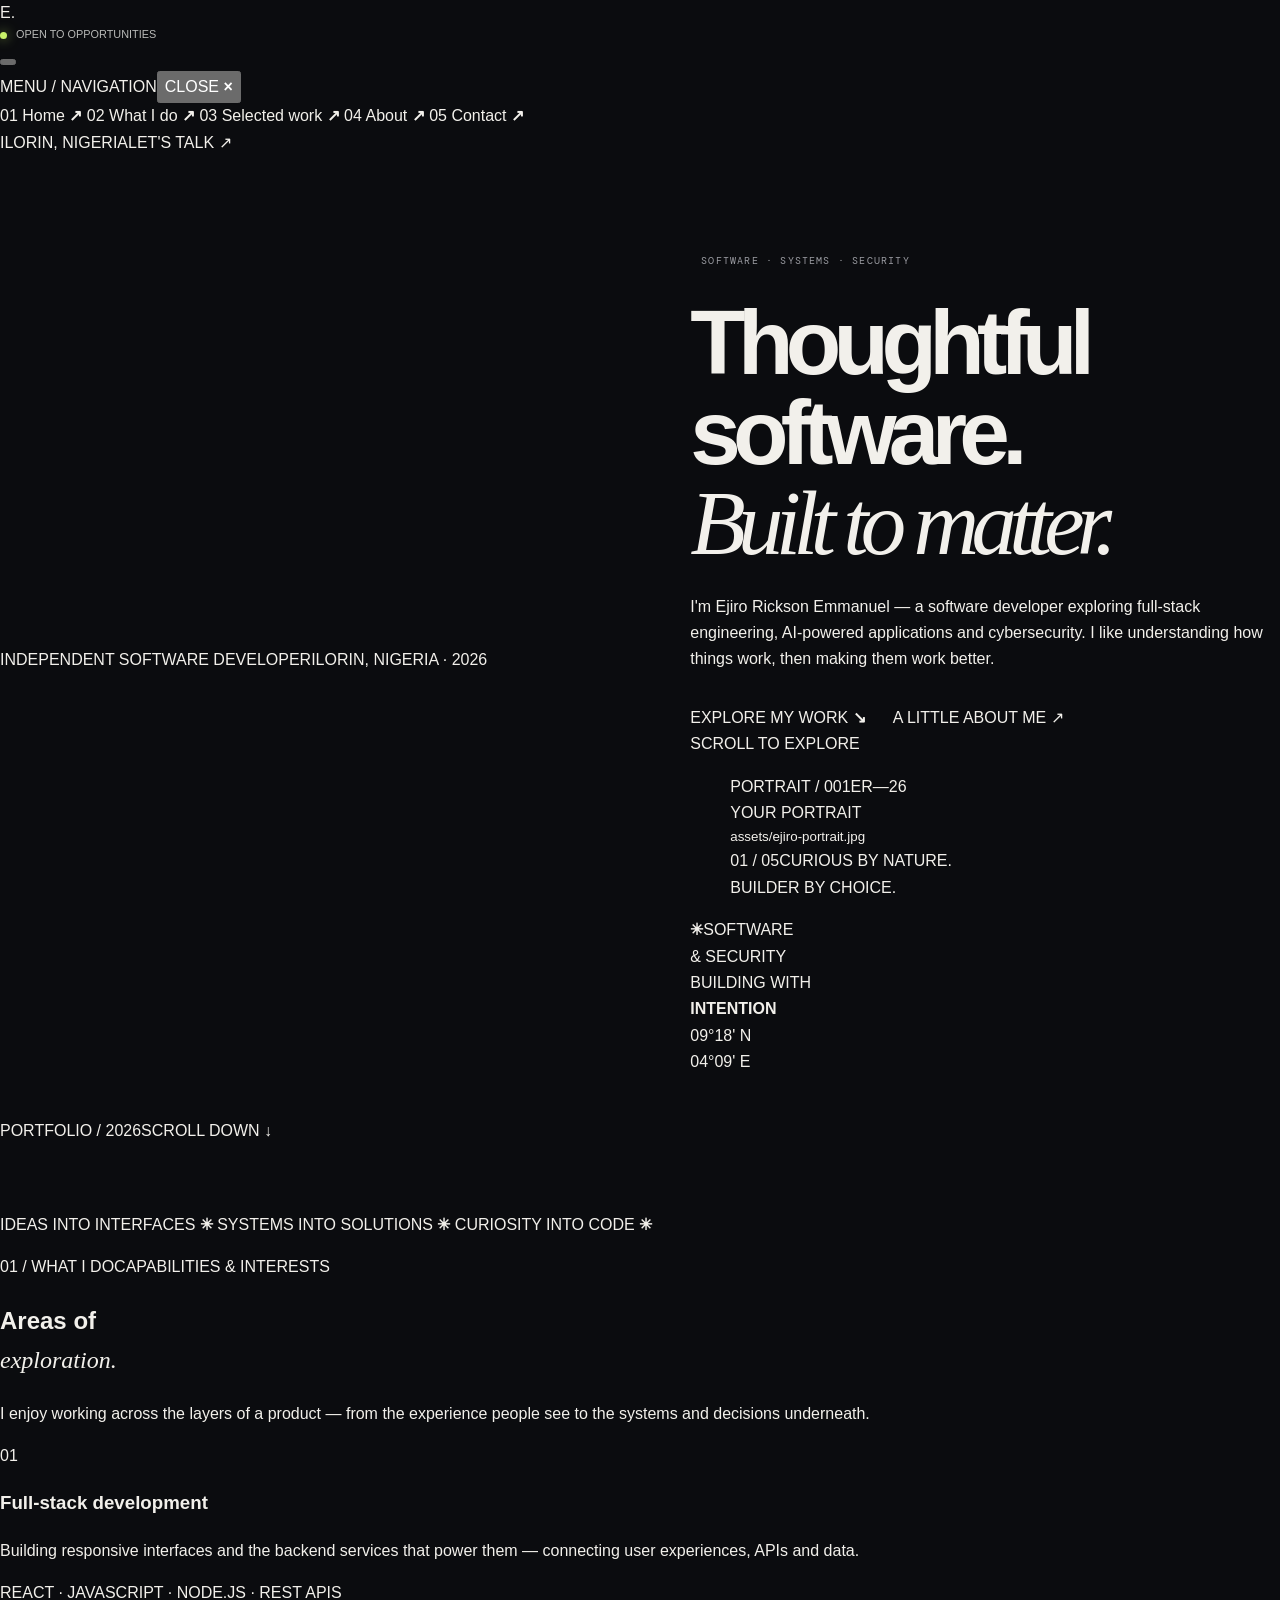
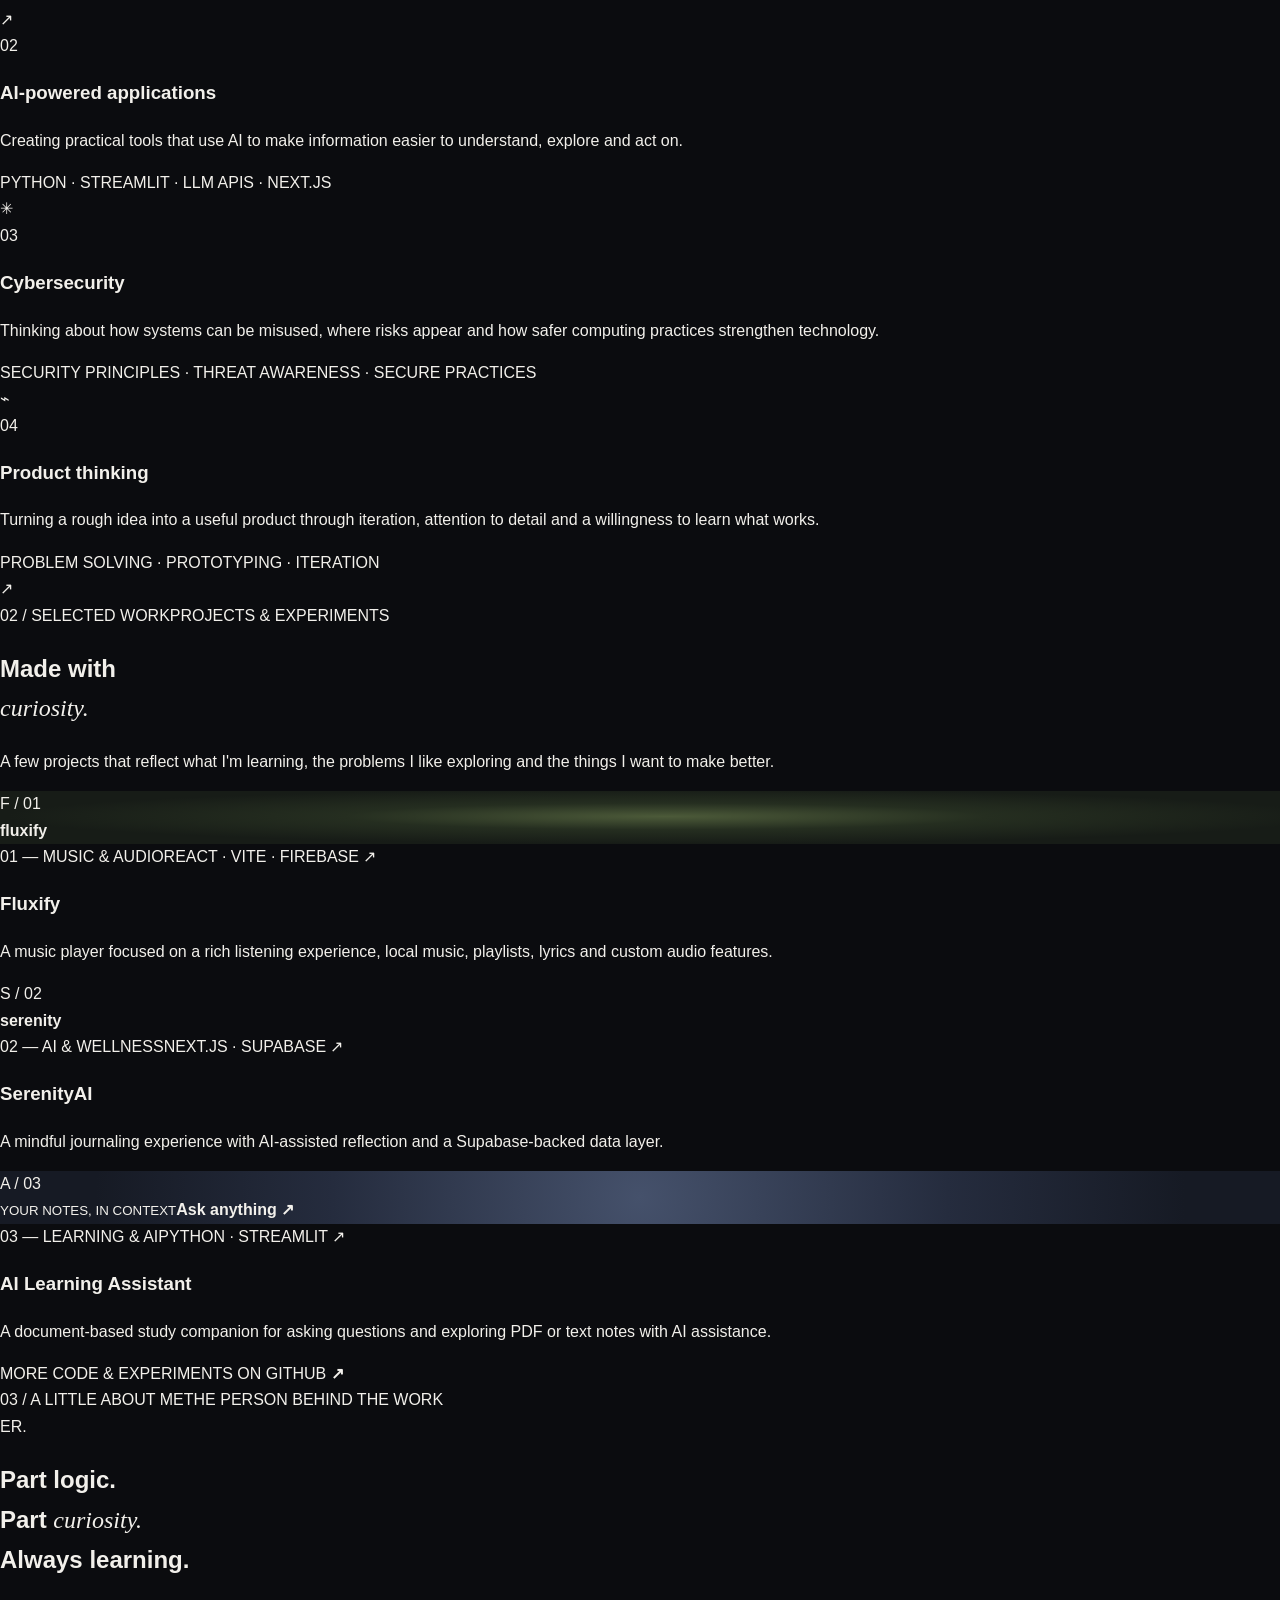
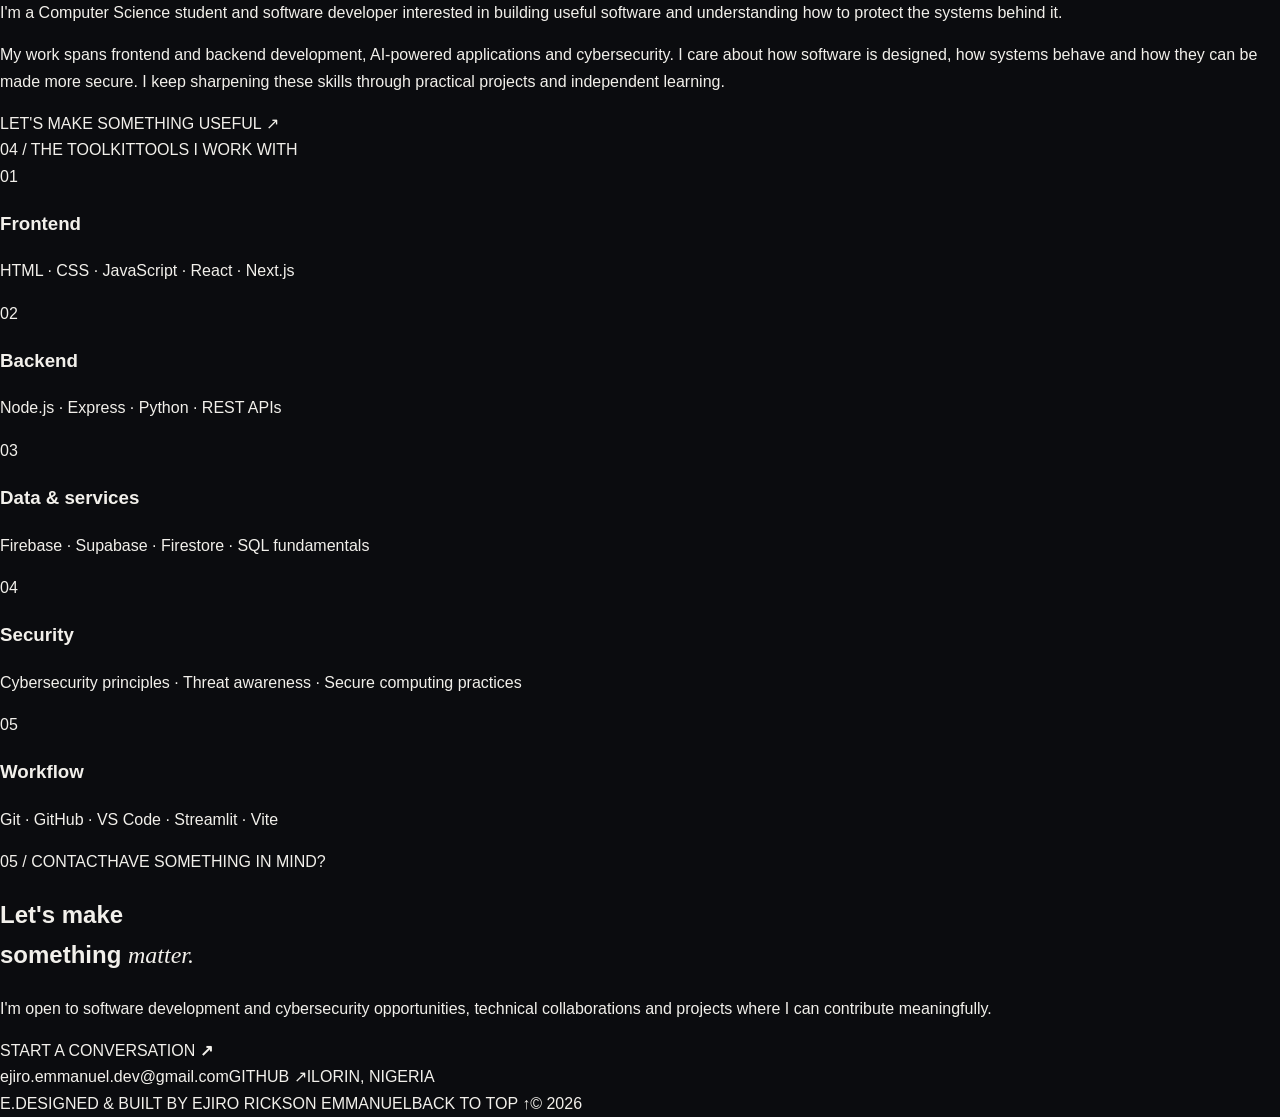
==== commit d8da498e: "Redesign portfolio with editorial scrolling layout and full-screen navigation" ====
--- a/index.html
+++ b/index.html
@@ -3,157 +3,104 @@
 <head>
   <meta charset="utf-8">
   <meta name="viewport" content="width=device-width, initial-scale=1">
-  <meta name="theme-color" content="#0b0c0f">
-  <meta name="description" content="Ejiro Rickson Emmanuel — software developer focused on full-stack development, AI-powered applications and cybersecurity.">
+  <meta name="theme-color" content="#090909">
+  <meta name="description" content="Ejiro Rickson Emmanuel — software developer working across full-stack development, AI-powered applications and cybersecurity.">
   <title>Ejiro Rickson Emmanuel — Software Developer</title>
   <link rel="preconnect" href="https://fonts.googleapis.com">
   <link rel="preconnect" href="https://fonts.gstatic.com" crossorigin>
-  <link href="https://fonts.googleapis.com/css2?family=DM+Mono:wght@400;500&family=Manrope:wght@400;500;600;700;800&display=swap" rel="stylesheet">
+  <link href="https://fonts.googleapis.com/css2?family=DM+Mono:wght@400;500&family=DM+Sans:wght@400;500;600;700&family=Playfair+Display:ital,wght@1,500&display=swap" rel="stylesheet">
   <link rel="stylesheet" href="styles.css">
 </head>
 <body>
-  <div class="page-noise" aria-hidden="true"></div>
-  <header class="site-header">
-    <a class="wordmark" href="#home" aria-label="Ejiro home">E<span>.</span></a>
-    <nav class="main-nav" aria-label="Main navigation">
-      <a href="#work">Work <span>01</span></a>
-      <a href="#about">About <span>02</span></a>
-      <a href="#skills">Toolkit <span>03</span></a>
-      <a href="#contact">Contact <span>04</span></a>
-    </nav>
-    <div class="header-actions">
-      <a class="availability" href="#contact"><i></i> Open to opportunities</a>
-      <div class="menu-wrap">
-        <button class="menu-toggle" id="menu-toggle" type="button" aria-label="Open quick links" aria-expanded="false" aria-controls="quick-menu">
-          <span></span><span></span><span></span>
-        </button>
-        <div class="quick-menu" id="quick-menu" hidden>
-          <p class="menu-eyebrow">QUICK LINKS</p>
-          <a href="#work"><span>Selected work</span><b>↗</b></a>
-          <a href="#about"><span>About me</span><b>↗</b></a>
-          <a href="#certifications"><span>Certifications</span><b>↗</b></a>
-          <a href="mailto:ejiro.emmanuel.dev@gmail.com"><span>Send an email</span><b>↗</b></a>
-          <a href="https://github.com/ejiro-dev" target="_blank" rel="noopener noreferrer"><span>GitHub profile</span><b>↗</b></a>
-          <p class="menu-note">A little more about what I do.</p>
+  <header class="topbar">
+    <a class="brand" href="#home" aria-label="Ejiro home">E<span>.</span></a>
+    <span class="availability"><i></i> OPEN TO OPPORTUNITIES</span>
+    <button class="menu-trigger" id="menu-trigger" aria-label="Open menu" aria-expanded="false" aria-controls="site-menu"><span></span><span></span></button>
+  </header>
+
+  <nav class="menu-overlay" id="site-menu" aria-hidden="true">
+    <div class="menu-head"><span>MENU / NAVIGATION</span><button id="menu-close" aria-label="Close menu">CLOSE <b>×</b></button></div>
+    <div class="menu-links">
+      <a href="#home"><span>01</span> Home <b>↗</b></a>
+      <a href="#services"><span>02</span> What I do <b>↗</b></a>
+      <a href="#work"><span>03</span> Selected work <b>↗</b></a>
+      <a href="#about"><span>04</span> About <b>↗</b></a>
+      <a href="#contact"><span>05</span> Contact <b>↗</b></a>
+    </div>
+    <div class="menu-foot"><span>ILORIN, NIGERIA</span><a href="mailto:ejiro.emmanuel.dev@gmail.com">LET'S TALK ↗</a></div>
+  </nav>
+
+  <main>
+    <section class="hero" id="home">
+      <div class="hero-topline"><span>INDEPENDENT SOFTWARE DEVELOPER</span><span>ILORIN, NIGERIA · 2026</span></div>
+      <div class="hero-grid">
+        <div class="hero-copy">
+          <p class="eyebrow"><i></i> SOFTWARE · SYSTEMS · SECURITY</p>
+          <h1>Thoughtful<br>software.<br><em>Built to matter.</em></h1>
+          <p class="intro">I'm Ejiro Rickson Emmanuel — a software developer exploring full-stack engineering, AI-powered applications and cybersecurity. I like understanding how things work, then making them work better.</p>
+          <div class="hero-actions"><a class="solid-link" href="#work">EXPLORE MY WORK <b>↘</b></a><a class="under-link" href="#about">A LITTLE ABOUT ME ↗</a></div>
+          <div class="scroll-cue"><span></span> SCROLL TO EXPLORE</div>
+        </div>
+        <div class="portrait-stage">
+          <div class="portrait-orbit orbit-a"></div><div class="portrait-orbit orbit-b"></div>
+          <figure class="portrait-card">
+            <div class="portrait-meta"><span>PORTRAIT / 001</span><span>ER—26</span></div>
+            <img src="assets/ejiro-portrait.jpg" alt="Portrait of Ejiro Rickson Emmanuel" onerror="this.style.display='none';this.nextElementSibling.style.display='grid'">
+            <div class="portrait-fallback"><span>YOUR PORTRAIT</span><small>assets/ejiro-portrait.jpg</small></div>
+            <figcaption><span>01 / 05</span><span>CURIOUS BY NATURE.<br>BUILDER BY CHOICE.</span></figcaption>
+          </figure>
+          <div class="portrait-note note-one"><b>✳</b><span>SOFTWARE<br>& SECURITY</span></div>
+          <div class="portrait-note note-two"><i></i><span>BUILDING WITH<br><strong>INTENTION</strong></span></div>
+          <span class="coordinates">09°18' N<br>04°09' E</span>
         </div>
       </div>
-    </div>
-  </header>
+      <div class="hero-bottomline"><span>PORTFOLIO / 2026</span><span>SCROLL DOWN <b>↓</b></span></div>
+    </section>
 
-  <main id="home">
-    <section class="hero page-shell" aria-labelledby="hero-title">
-      <div class="hero-copy">
-        <p class="eyebrow"><span class="eyebrow-line"></span> SOFTWARE DEVELOPER · ILORIN, NIGERIA</p>
-        <h1 id="hero-title">Software.<br>Security.<br><em>Innovation.</em><span class="accent-dot">.</span></h1>
-        <p class="hero-intro">I'm Ejiro Rickson Emmanuel — a software developer working across full-stack development, AI-powered applications and cybersecurity.</p>
-        <div class="hero-actions">
-          <a class="button button-light" href="#work">Explore my work <span>↘</span></a>
-          <a class="text-link" href="#about">A little about me <span>↗</span></a>
-        </div>
-        <div class="hero-footnote"><span class="scroll-mark"></span> SCROLL TO EXPLORE</div>
-      </div>
+    <section class="intro-band">
+      <p>IDEAS INTO INTERFACES <b>✳</b> SYSTEMS INTO SOLUTIONS <b>✳</b> CURIOSITY INTO CODE <b>✳</b></p>
+    </section>
 
-      <div class="hero-visual">
-        <div class="visual-orbit orbit-one"></div>
-        <div class="visual-orbit orbit-two"></div>
-        <div class="portrait-frame">
-          <div class="portrait-topline"><span>PORTRAIT / 001</span><span>ER—26</span></div>
-          <img class="portrait-image" src="assets/portrait-placeholder.svg" alt="Illustrated placeholder portrait for Ejiro. Replace this image with a personal photograph when ready.">
-          <div class="portrait-caption"><span class="caption-index">01 / 04</span><span>CURIOUS BY NATURE.<br>BUILDER BY CHOICE.</span></div>
-        </div>
-        <div class="floating-note note-top"><span class="note-star">✳</span> SOFTWARE<br>& SECURITY</div>
-        <div class="floating-note note-bottom"><span class="note-dot"></span> CURRENTLY BUILDING<br><strong>FLUXIFY</strong></div>
-        <div class="visual-coordinate">09°18' N<br>04°09' E</div>
+    <section class="services section-wrap" id="services">
+      <div class="section-top"><span>01 / WHAT I DO</span><span>CAPABILITIES & INTERESTS</span></div>
+      <div class="section-title"><h2>Areas of<br><em>exploration.</em></h2><p>I enjoy working across the layers of a product — from the experience people see to the systems and decisions underneath.</p></div>
+      <div class="service-list">
+        <article class="service-row"><div class="service-number">01</div><div class="service-main"><h3>Full-stack development</h3><p>Building responsive interfaces and the backend services that power them — connecting user experiences, APIs and data.</p><div class="service-tags">REACT · JAVASCRIPT · NODE.JS · REST APIS</div></div><div class="service-symbol">↗</div><div class="service-line"><i></i></div></article>
+        <article class="service-row"><div class="service-number">02</div><div class="service-main"><h3>AI-powered applications</h3><p>Creating practical tools that use AI to make information easier to understand, explore and act on.</p><div class="service-tags">PYTHON · STREAMLIT · LLM APIS · NEXT.JS</div></div><div class="service-symbol">✳</div><div class="service-line"><i></i></div></article>
+        <article class="service-row"><div class="service-number">03</div><div class="service-main"><h3>Cybersecurity</h3><p>Thinking about how systems can be misused, where risks appear and how safer computing practices strengthen technology.</p><div class="service-tags">SECURITY PRINCIPLES · THREAT AWARENESS · SECURE PRACTICES</div></div><div class="service-symbol">⌁</div><div class="service-line"><i></i></div></article>
+        <article class="service-row"><div class="service-number">04</div><div class="service-main"><h3>Product thinking</h3><p>Turning a rough idea into a useful product through iteration, attention to detail and a willingness to learn what works.</p><div class="service-tags">PROBLEM SOLVING · PROTOTYPING · ITERATION</div></div><div class="service-symbol">↗</div><div class="service-line"><i></i></div></article>
       </div>
     </section>
 
-    <section class="ticker" aria-label="Areas of interest">
-      <div class="ticker-track"><span>SOFTWARE DEVELOPMENT</span><b>✳</b><span>CYBERSECURITY</span><b>✳</b><span>FULL-STACK WEB</span><b>✳</b><span>AI-POWERED TOOLS</span><b>✳</b><span>SOFTWARE DEVELOPMENT</span><b>✳</b><span>CYBERSECURITY</span><b>✳</b><span>FULL-STACK WEB</span><b>✳</b><span>AI-POWERED TOOLS</span><b>✳</b></div>
+    <section class="work section-wrap" id="work">
+      <div class="section-top"><span>02 / SELECTED WORK</span><span>PROJECTS & EXPERIMENTS</span></div>
+      <div class="section-title"><h2>Made with<br><em>curiosity.</em></h2><p>A few projects that reflect what I'm learning, the problems I like exploring and the things I want to make better.</p></div>
+      <div class="work-grid">
+        <a class="work-card work-wide" href="https://github.com/ejiro-dev/fluxify" target="_blank" rel="noopener"><div class="work-art flux-art"><span>F / 01</span><div class="vinyl"></div><b>fluxify</b></div><div class="work-meta"><span>01 — MUSIC & AUDIO</span><span>REACT · VITE · FIREBASE ↗</span></div><h3>Fluxify</h3><p>A music player focused on a rich listening experience, local music, playlists, lyrics and custom audio features.</p></a>
+        <a class="work-card" href="https://github.com/ejiro-dev/Serenity-AI" target="_blank" rel="noopener"><div class="work-art calm-art"><span>S / 02</span><div class="calm-orb"></div><b>serenity</b></div><div class="work-meta"><span>02 — AI & WELLNESS</span><span>NEXT.JS · SUPABASE ↗</span></div><h3>SerenityAI</h3><p>A mindful journaling experience with AI-assisted reflection and a Supabase-backed data layer.</p></a>
+        <a class="work-card" href="https://github.com/ejiro-dev/ai-study-assistant" target="_blank" rel="noopener"><div class="work-art study-art"><span>A / 03</span><div class="paper"><small>YOUR NOTES, IN CONTEXT</small><i></i><i></i><i></i><b>Ask anything ↗</b></div></div><div class="work-meta"><span>03 — LEARNING & AI</span><span>PYTHON · STREAMLIT ↗</span></div><h3>AI Learning Assistant</h3><p>A document-based study companion for asking questions and exploring PDF or text notes with AI assistance.</p></a>
+      </div>
+      <a class="all-work" href="https://github.com/ejiro-dev" target="_blank" rel="noopener">MORE CODE & EXPERIMENTS ON GITHUB <b>↗</b></a>
     </section>
 
-    <section class="section page-shell" id="work">
-      <div class="section-heading">
-        <div><p class="eyebrow"><span class="eyebrow-line"></span> 01 — SELECTED WORK</p><h2>Things I've<br><em>been building.</em></h2></div>
-        <p class="section-aside">A selection of experiments, products and ongoing builds. Each one is a chance to learn something new and make something useful.</p>
-      </div>
-      <div class="project-list">
-        <article class="project-card project-featured">
-          <div class="project-art flux-art" aria-hidden="true"><div class="music-disc"></div><div class="sound-bars"><i></i><i></i><i></i><i></i><i></i><i></i><i></i><i></i><i></i></div><span class="art-label">F / 01</span><span class="art-word">fluxify</span></div>
-          <div class="project-info">
-            <div class="project-meta"><span>01 / MUSIC & AUDIO</span><span class="status"><i></i> IN DEVELOPMENT</span></div>
-            <h3>Fluxify</h3>
-            <p>A music player built around a rich listening experience — with local music, playlists, lyrics, Firebase-backed features and a custom audio engine.</p>
-            <div class="tag-row"><span>React</span><span>Vite</span><span>Node.js</span><span>Firebase</span></div>
-            <a class="project-link" href="https://github.com/ejiro-dev/fluxify" target="_blank" rel="noopener noreferrer">Explore repository <b>↗</b></a>
-          </div>
-        </article>
-        <article class="project-card">
-          <div class="project-art serenity-art" aria-hidden="true"><div class="serenity-window"><span></span><span></span><span></span><div class="serenity-sun"></div><div class="serenity-line"></div><div class="serenity-line short"></div></div><span class="art-label">S / 02</span></div>
-          <div class="project-info">
-            <div class="project-meta"><span>02 / AI & WELLNESS</span><span class="status status-built"><i></i> PROJECT</span></div>
-            <h3>SerenityAI</h3>
-            <p>A mindful journaling experience that combines a calm interface with AI-assisted reflection and a Supabase-backed data layer.</p>
-            <div class="tag-row"><span>Next.js</span><span>React</span><span>Supabase</span><span>OpenAI</span></div>
-            <a class="project-link" href="https://github.com/ejiro-dev/Serenity-AI" target="_blank" rel="noopener noreferrer">Explore repository <b>↗</b></a>
-          </div>
-        </article>
-        <article class="project-card">
-          <div class="project-art study-art" aria-hidden="true"><div class="study-sheet"><span class="sheet-kicker">YOUR NOTES, IN CONTEXT</span><div class="sheet-line"></div><div class="sheet-line"></div><div class="sheet-line narrow"></div><div class="sheet-question">Ask anything <b>↗</b></div></div><span class="art-label">A / 03</span></div>
-          <div class="project-info">
-            <div class="project-meta"><span>03 / LEARNING & AI</span><span class="status status-built"><i></i> PROJECT</span></div>
-            <h3>AI Learning Assistant</h3>
-            <p>A document-based study companion. Upload PDF or text notes and use AI-assisted questions and explanations to explore the material.</p>
-            <div class="tag-row"><span>Python</span><span>Streamlit</span><span>LLM APIs</span></div>
-            <a class="project-link" href="https://github.com/ejiro-dev/ai-study-assistant" target="_blank" rel="noopener noreferrer">Explore repository <b>↗</b></a>
-          </div>
-        </article>
-      </div>
-      <div class="work-footer"><span>MORE EXPERIMENTS & CODE</span><a href="https://github.com/ejiro-dev" target="_blank" rel="noopener noreferrer">Find me on GitHub <b>↗</b></a></div>
+    <section class="about section-wrap" id="about">
+      <div class="section-top"><span>03 / A LITTLE ABOUT ME</span><span>THE PERSON BEHIND THE WORK</span></div>
+      <div class="about-layout"><div class="about-mark">ER<span>.</span></div><div class="about-copy"><h2>Part logic.<br>Part <em>curiosity.</em><br>Always learning.</h2><p class="about-lead">I'm a Computer Science student and software developer interested in building useful software and understanding how to protect the systems behind it.</p><p>My work spans frontend and backend development, AI-powered applications and cybersecurity. I care about how software is designed, how systems behave and how they can be made more secure. I keep sharpening these skills through practical projects and independent learning.</p><a href="mailto:ejiro.emmanuel.dev@gmail.com">LET'S MAKE SOMETHING USEFUL ↗</a></div></div>
     </section>
 
-    <section class="about-section" id="about">
-      <div class="page-shell about-grid">
-        <div class="about-label"><p class="eyebrow"><span class="eyebrow-line"></span> 02 — THE PERSON</p><span class="about-big-number">02</span></div>
-        <div class="about-content"><h2>Part logic.<br>Part <em>curiosity.</em><br>Always learning.</h2>
-          <p class="about-lead">I'm a Computer Science student and software developer with a strong interest in building useful software and understanding how to protect the systems behind it.</p>
-          <p>My work spans frontend and backend development, AI-powered applications and cybersecurity. I care about how software is designed, how systems behave and how they can be made more secure. I keep sharpening these skills through practical work, independent learning and building projects.</p>
-          <p>I'm focused on creating solid software, strengthening my cybersecurity capabilities and contributing to meaningful technical work.</p>
-          <a class="text-link" href="mailto:ejiro.emmanuel.dev@gmail.com">Let's make something useful <span>↗</span></a>
-        </div>
-        <div class="about-stamp"><span>BUILT WITH</span><strong>INTENTION<br>& CURIOSITY</strong><span>EST. 2026 · ILORIN</span></div>
-      </div>
+    <section class="toolkit section-wrap" id="toolkit">
+      <div class="section-top"><span>04 / THE TOOLKIT</span><span>TOOLS I WORK WITH</span></div>
+      <div class="toolkit-list"><div><span>01</span><h3>Frontend</h3><p>HTML · CSS · JavaScript · React · Next.js</p></div><div><span>02</span><h3>Backend</h3><p>Node.js · Express · Python · REST APIs</p></div><div><span>03</span><h3>Data & services</h3><p>Firebase · Supabase · Firestore · SQL fundamentals</p></div><div><span>04</span><h3>Security</h3><p>Cybersecurity principles · Threat awareness · Secure computing practices</p></div><div><span>05</span><h3>Workflow</h3><p>Git · GitHub · VS Code · Streamlit · Vite</p></div></div>
     </section>
 
-    <section class="section page-shell" id="skills">
-      <div class="section-heading compact-heading">
-        <div><p class="eyebrow"><span class="eyebrow-line"></span> 03 — MY TOOLKIT</p><h2>Tools I work<br><em>with.</em></h2></div>
-        <p class="section-aside">The technologies I use across projects, with room to keep exploring and getting better.</p>
-      </div>
-      <div class="toolkit-grid">
-        <div class="toolkit-card"><span>01</span><h3>Frontend</h3><p>HTML · CSS · JavaScript · React · Next.js</p></div>
-        <div class="toolkit-card"><span>02</span><h3>Backend</h3><p>Node.js · Express · Python · REST APIs</p></div>
-        <div class="toolkit-card"><span>03</span><h3>Data & Services</h3><p>Firebase · Supabase · Firestore · SQL fundamentals</p></div>
-        <div class="toolkit-card"><span>04</span><h3>Cybersecurity</h3><p>Cybersecurity principles · Threat awareness · Secure computing practices</p></div>
-        <div class="toolkit-card"><span>05</span><h3>Tools & Workflow</h3><p>Git · GitHub · VS Code · Streamlit · Vite</p></div>
-      </div>
-    </section>
-
-    <section class="cert-section" id="certifications">
-      <div class="page-shell cert-row">
-        <div><p class="eyebrow"><span class="eyebrow-line"></span> 04 — LEARNING</p><h2>Always in<br><em>progress.</em></h2></div>
-        <div class="cert-copy"><p>My learning is supported by coursework, hands-on projects and technical training.</p><ul><li>3MTT — Software Development</li><li>AWS Cloud Technical Essentials</li><li>Web Development & Software Convergence</li><li>Cybersecurity training</li><li>Programming with Cloud IoT Platform</li></ul></div>
-      </div>
-    </section>
-
-    <section class="contact-section page-shell" id="contact">
-      <p class="eyebrow"><span class="eyebrow-line"></span> 05 — HAVE A PROJECT IN MIND?</p>
-      <h2>Let's build<br>something <em>good.</em></h2>
-      <div class="contact-bottom"><p>I'm open to software development and cybersecurity opportunities, technical collaborations and projects where I can contribute meaningfully.</p><a class="button button-light" href="mailto:ejiro.emmanuel.dev@gmail.com">Get in touch <span>↗</span></a></div>
-      <div class="contact-details"><a href="mailto:ejiro.emmanuel.dev@gmail.com">ejiro.emmanuel.dev@gmail.com</a><a href="https://github.com/ejiro-dev" target="_blank" rel="noopener noreferrer">GITHUB ↗</a><span>ILORIN, NIGERIA</span></div>
+    <section class="contact section-wrap" id="contact">
+      <div class="section-top"><span>05 / CONTACT</span><span>HAVE SOMETHING IN MIND?</span></div>
+      <h2>Let's make<br>something <em>matter.</em></h2>
+      <div class="contact-row"><p>I'm open to software development and cybersecurity opportunities, technical collaborations and projects where I can contribute meaningfully.</p><a href="mailto:ejiro.emmanuel.dev@gmail.com">START A CONVERSATION <b>↗</b></a></div>
+      <div class="contact-links"><a href="mailto:ejiro.emmanuel.dev@gmail.com">ejiro.emmanuel.dev@gmail.com</a><a href="https://github.com/ejiro-dev" target="_blank" rel="noopener">GITHUB ↗</a><span>ILORIN, NIGERIA</span></div>
     </section>
   </main>
-
-  <footer class="site-footer page-shell"><a class="wordmark" href="#home">E<span>.</span></a><span>DESIGNED & BUILT BY EJIRO RICKSON EMMANUEL</span><a href="#home">BACK TO TOP ↑</a><span>© 2026</span></footer>
+  <footer class="footer"><a class="brand" href="#home">E<span>.</span></a><span>DESIGNED & BUILT BY EJIRO RICKSON EMMANUEL</span><a href="#home">BACK TO TOP ↑</a><span>© 2026</span></footer>
   <script src="script.js"></script>
 </body>
 </html>
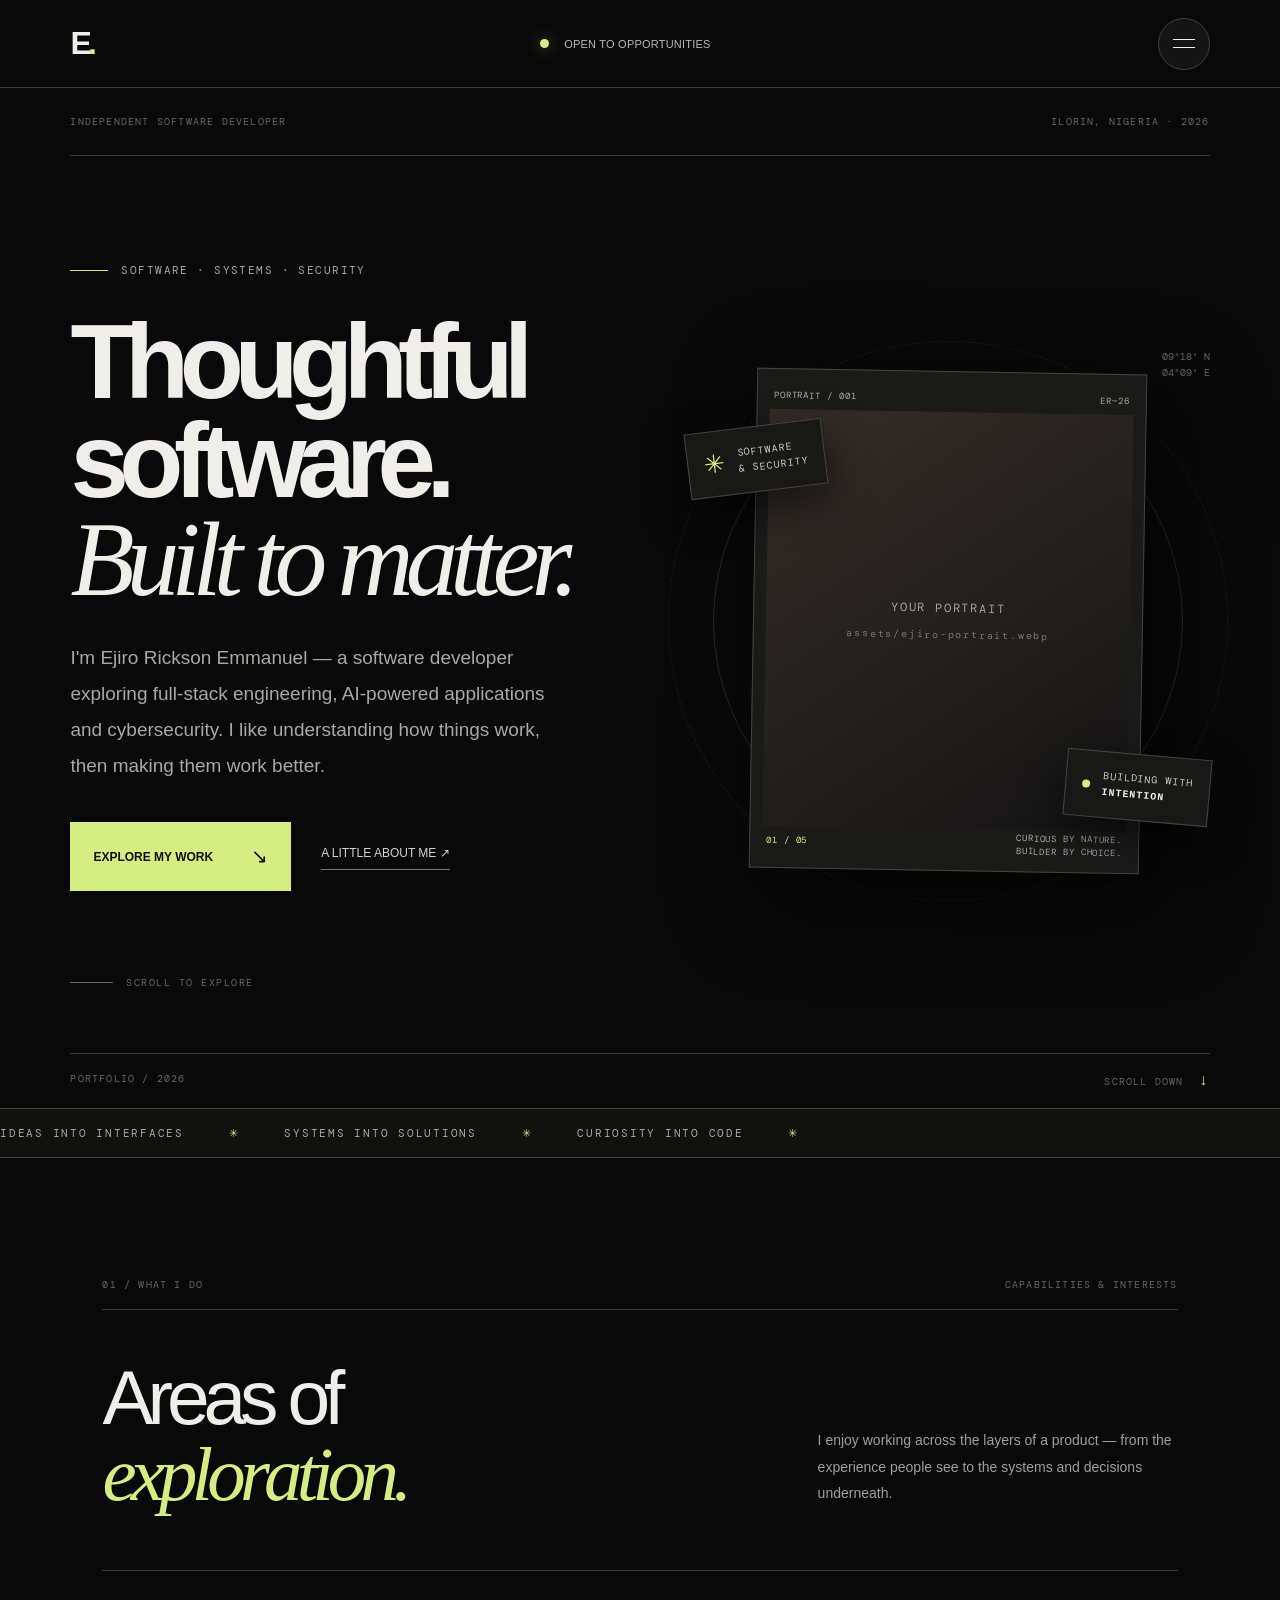
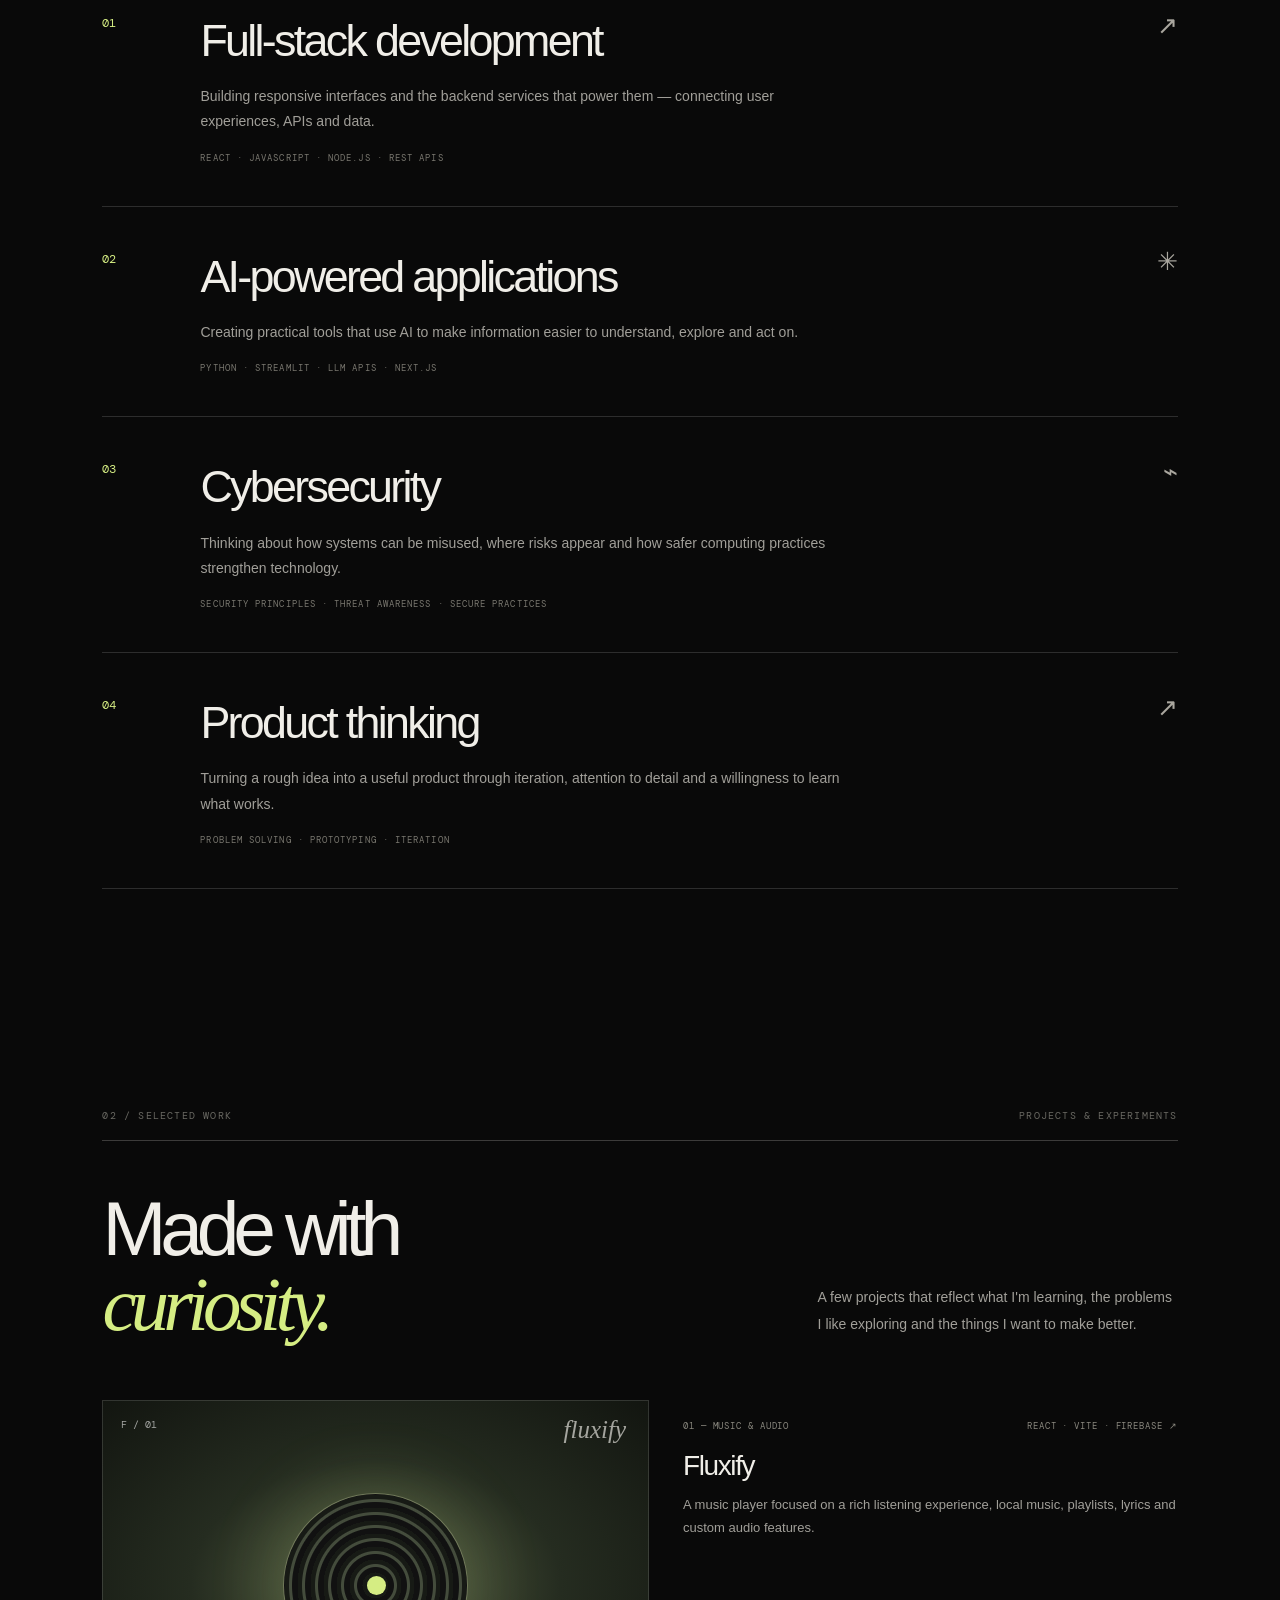
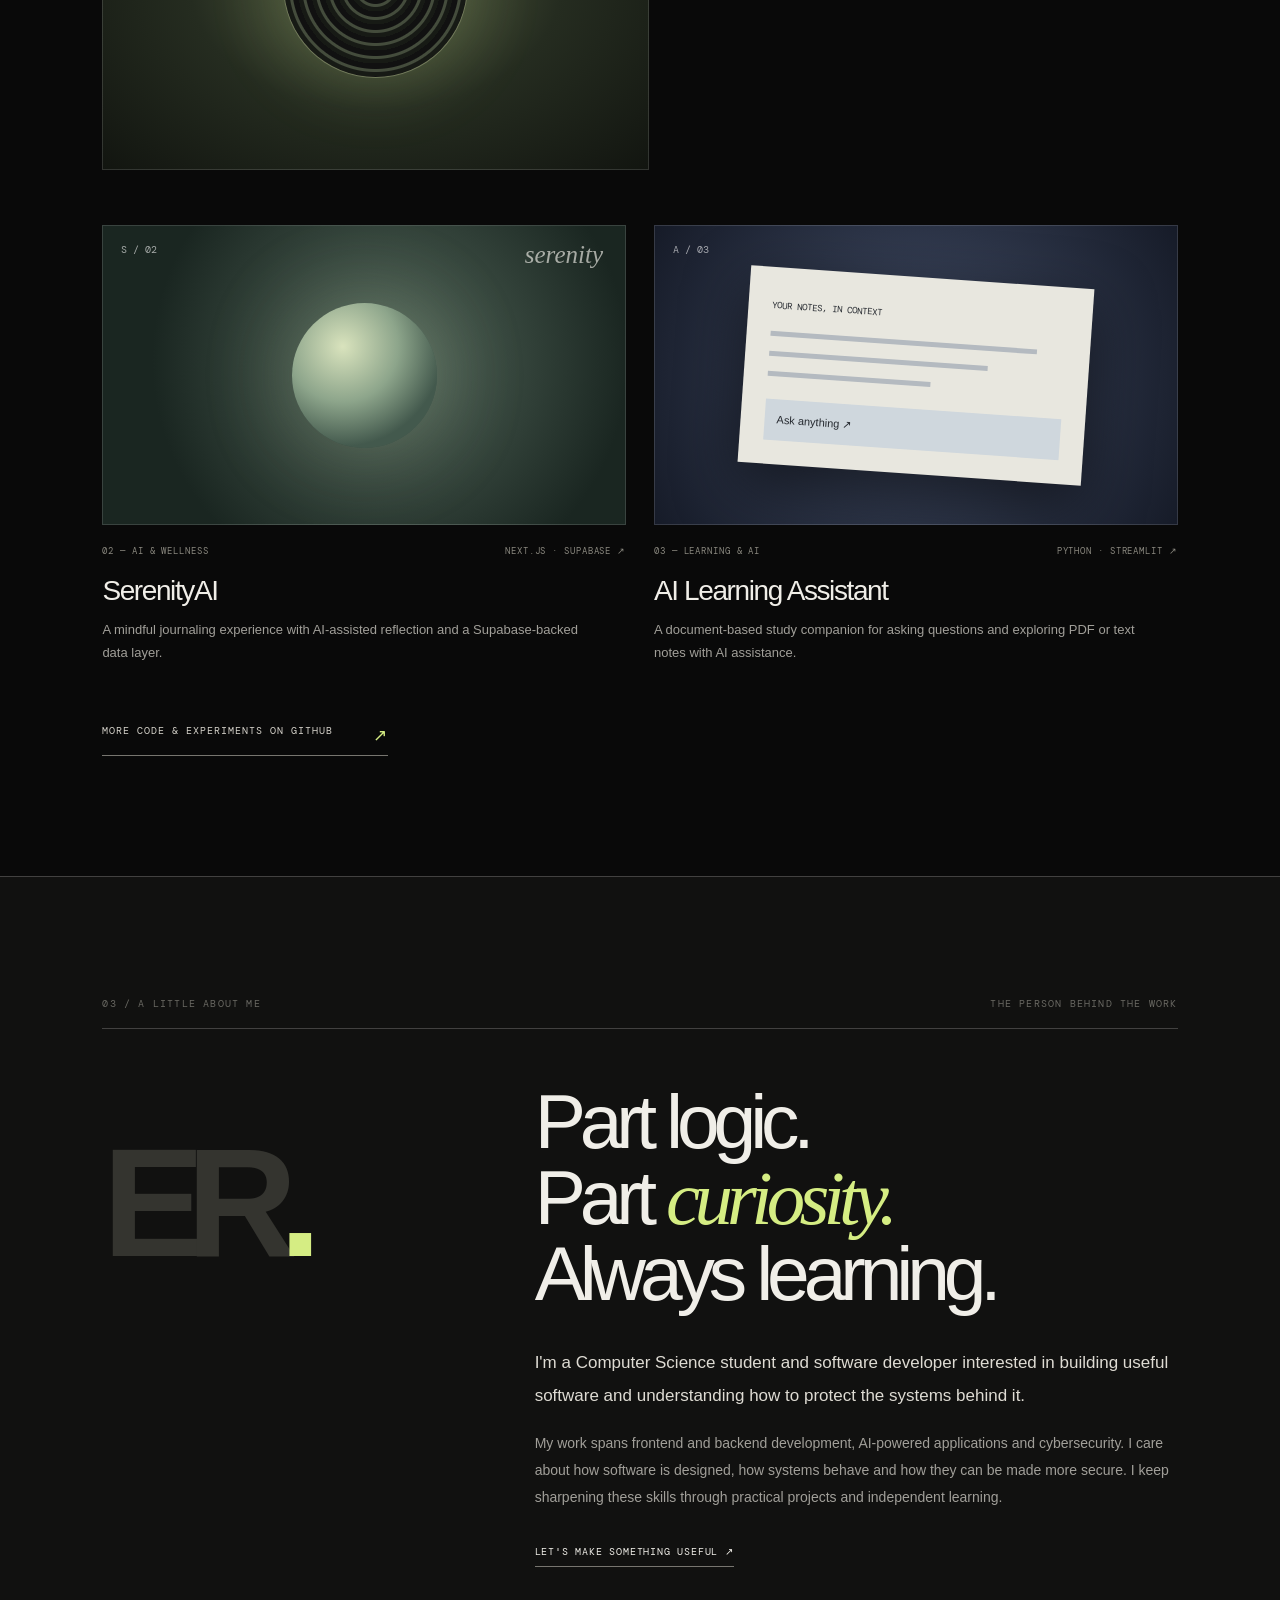
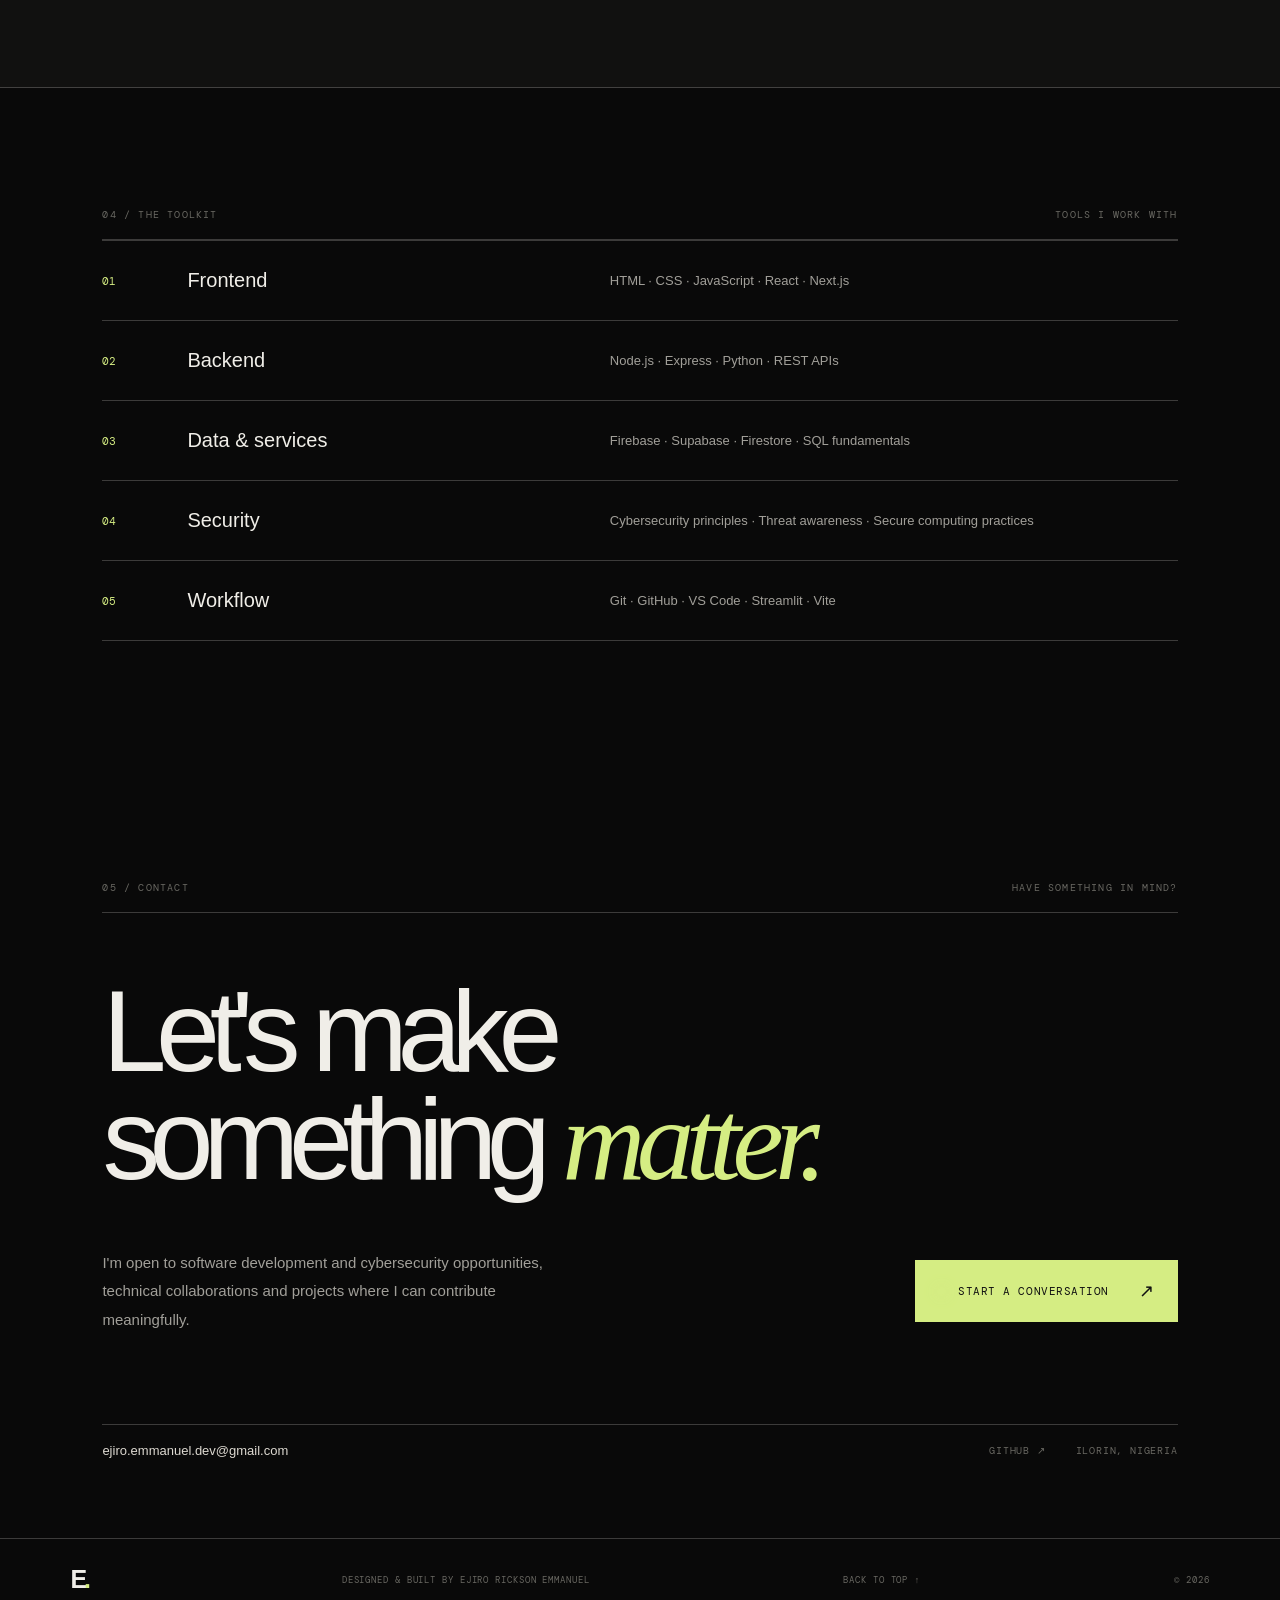
==== commit 43c86e3b: "Use supplied portrait image asset" ====
--- a/index.html
+++ b/index.html
@@ -45,8 +45,8 @@
           <div class="portrait-orbit orbit-a"></div><div class="portrait-orbit orbit-b"></div>
           <figure class="portrait-card">
             <div class="portrait-meta"><span>PORTRAIT / 001</span><span>ER—26</span></div>
-            <img src="assets/ejiro-portrait.jpg" alt="Portrait of Ejiro Rickson Emmanuel" onerror="this.style.display='none';this.nextElementSibling.style.display='grid'">
-            <div class="portrait-fallback"><span>YOUR PORTRAIT</span><small>assets/ejiro-portrait.jpg</small></div>
+            <img src="assets/ejiro-portrait.webp" alt="Portrait of Ejiro Rickson Emmanuel" onerror="this.style.display='none';this.nextElementSibling.style.display='grid'">
+            <div class="portrait-fallback"><span>YOUR PORTRAIT</span><small>assets/ejiro-portrait.webp</small></div>
             <figcaption><span>01 / 05</span><span>CURIOUS BY NATURE.<br>BUILDER BY CHOICE.</span></figcaption>
           </figure>
           <div class="portrait-note note-one"><b>✳</b><span>SOFTWARE<br>& SECURITY</span></div>
--- a/styles.css
+++ b/styles.css
@@ -1,217 +1,15 @@
-:root {
-  color-scheme: dark;
-  --bg: #0b0c0f;
-  --surface: #121419;
-  --surface-2: #191c22;
-  --text: #f2f0eb;
-  --muted: #9a9ba1;
-  --dim: #62656e;
-  --line: rgba(255,255,255,.12);
-  --accent: #c8f169;
-  --serif: Georgia, "Times New Roman", serif;
-  --sans: "Manrope", -apple-system, BlinkMacSystemFont, "Segoe UI", sans-serif;
-  --mono: "DM Mono", monospace;
-  --ease: cubic-bezier(.22,1,.36,1);
-}
-* { box-sizing: border-box; }
-html { scroll-behavior: smooth; scroll-padding-top: 92px; }
-body { margin: 0; background: var(--bg); color: var(--text); font-family: var(--sans); line-height: 1.65; overflow-x: hidden; }
-a { color: inherit; text-decoration: none; }
-button { font: inherit; }
-::selection { background: var(--accent); color: #10120c; }
-.page-noise { position: fixed; inset: 0; pointer-events: none; z-index: 20; opacity: .035; background-image: url("data:image/svg+xml,%3Csvg viewBox='0 0 180 180' xmlns='http://www.w3.org/2000/svg'%3E%3Cfilter id='n'%3E%3CfeTurbulence type='fractalNoise' baseFrequency='.9' numOctaves='3' stitchTiles='stitch'/%3E%3C/filter%3E%3Crect width='100%25' height='100%25' filter='url(%23n)' opacity='.55'/%3E%3C/svg%3E"); }
-.page-shell { width: min(1180px, calc(100% - 88px)); margin-inline: auto; }
-.site-header { height: 82px; padding: 0 max(44px, calc((100vw - 1180px)/2)); display: flex; align-items: center; justify-content: space-between; border-bottom: 1px solid var(--line); position: relative; z-index: 30; background: rgba(11,12,15,.82); backdrop-filter: blur(18px); }
-.wordmark { font-size: 1.65rem; line-height: 1; font-weight: 800; letter-spacing: -.12em; }
-.wordmark span, .accent-dot { color: var(--accent); }
-.main-nav { display: flex; gap: clamp(22px,4vw,54px); margin-left: 7%; }
-.main-nav a { color: #c8c8c7; font-size: .75rem; transition: color .2s; }
-.main-nav a:hover { color: var(--accent); }
-.main-nav a span { color: var(--dim); font: .58rem var(--mono); margin-left: 5px; vertical-align: top; }
-.header-actions { display: flex; align-items: center; gap: 22px; }
-.availability { display: flex; align-items: center; gap: 9px; color: #b9bab8; font-size: .68rem; }
-.availability i, .status i, .note-dot { width: 7px; height: 7px; border-radius: 50%; display: inline-block; background: var(--accent); box-shadow: 0 0 12px rgba(200,241,105,.65); }
-.menu-wrap { position: relative; }
-.menu-toggle { width: 42px; height: 42px; border: 1px solid var(--line); border-radius: 50%; background: #17191e; display: grid; place-content: center; gap: 4px; cursor: pointer; transition: border-color .25s, background .25s, transform .25s; }
-.menu-toggle:hover { border-color: rgba(200,241,105,.65); background: #20251a; transform: rotate(8deg); }
-.menu-toggle span { display: block; width: 13px; height: 1px; background: var(--text); transition: transform .25s; }
-.menu-toggle[aria-expanded="true"] span:first-child { transform: translateY(2.5px) rotate(45deg); }
-.menu-toggle[aria-expanded="true"] span:nth-child(2) { transform: translateY(-2.5px) rotate(-45deg); }
-.menu-toggle[aria-expanded="true"] span:last-child { display: none; }
-.quick-menu { position: absolute; top: 56px; right: 0; width: 260px; padding: 18px; border: 1px solid rgba(255,255,255,.15); border-radius: 15px; background: rgba(23,25,30,.96); backdrop-filter: blur(24px); box-shadow: 0 22px 70px rgba(0,0,0,.55); transform-origin: top right; }
-.quick-menu[hidden] { display: none; }
-.quick-menu.menu-open { animation: menu-pop .28s var(--ease) both; }
-@keyframes menu-pop { from { opacity: 0; transform: translateY(-8px) scale(.94); } to { opacity: 1; transform: translateY(0) scale(1); } }
-.menu-eyebrow, .menu-note { color: var(--dim); font: .58rem var(--mono); letter-spacing: .12em; }
-.quick-menu a { display: flex; justify-content: space-between; padding: 11px 2px; border-bottom: 1px solid var(--line); font-size: .82rem; transition: color .2s, padding .2s; }
-.quick-menu a:hover { color: var(--accent); padding-inline: 7px; }
-.quick-menu a b { color: var(--dim); font-weight: 400; }
-.menu-note { letter-spacing: 0; margin: 14px 0 0; text-transform: none; }
-.hero { min-height: 690px; padding-block: 88px 94px; display: grid; grid-template-columns: 1.03fr .97fr; align-items: center; gap: 5%; }
-.eyebrow { display: flex; align-items: center; gap: 11px; color: var(--muted); font: .62rem var(--mono); letter-spacing: .12em; }
-.eyebrow-line { width: 25px; height: 1px; background: var(--accent); display: inline-block; }
-.hero h1 { margin: 31px 0 25px; font-size: clamp(3.8rem,7.1vw,6.9rem); line-height: .99; letter-spacing: -.085em; font-weight: 700; }
-h1 em, h2 em { font-family: var(--serif); font-weight: 400; }
-.hero-intro { max-width: 440px; color: #a9a9ad; font-size: .98rem; line-height: 1.9; }
-.hero-actions { display: flex; align-items: center; gap: 27px; margin-top: 32px; }
-.button { min-height: 48px; padding: 0 20px; display: inline-flex; align-items: center; justify-content: center; gap: 24px; border-radius: 3px; font-size: .75rem; font-weight: 700; transition: transform .25s var(--ease), background .25s; }
-.button:hover { transform: translateY(-3px); }
-.button-light { background: var(--accent); color: #14170e; }
-.button-light:hover { background: #d8ff82; }
-.button span { font-size: 1rem; }
-.text-link { color: #e0dfda; font-size: .75rem; border-bottom: 1px solid #5a5c5b; padding-bottom: 5px; transition: color .2s,border .2s; }
-.text-link:hover { color: var(--accent); border-color: var(--accent); }
-.text-link span { margin-left: 7px; }
-.hero-footnote { display: flex; align-items: center; gap: 10px; margin-top: 82px; color: var(--dim); font: .55rem var(--mono); letter-spacing: .12em; }
-.scroll-mark { width: 25px; height: 1px; background: var(--dim); }
-.hero-visual { min-height: 490px; position: relative; display: grid; place-items: center; }
-.portrait-frame { position: relative; width: min(370px,80%); height: 455px; z-index: 2; background: #202329; border: 1px solid rgba(255,255,255,.17); padding: 10px; box-shadow: 25px 30px 80px rgba(0,0,0,.4); animation: portrait-float 7s ease-in-out infinite; }
-.portrait-image { display: block; width: 100%; height: calc(100% - 55px); object-fit: cover; background: #252a30; }
-.portrait-topline, .portrait-caption { display: flex; justify-content: space-between; align-items: center; font: .53rem var(--mono); letter-spacing: .1em; color: #b1b3b4; }
-.portrait-topline { height: 31px; padding: 0 4px; }
-.portrait-caption { height: 45px; padding: 0 5px; line-height: 1.45; }
-.caption-index { color: var(--accent); }
-.visual-orbit { position: absolute; border: 1px solid rgba(200,241,105,.14); border-radius: 50%; }
-.orbit-one { width: 440px; height: 440px; }
-.orbit-two { width: 530px; height: 530px; border-style: dashed; opacity: .55; animation: orbit-spin 50s linear infinite; }
-.floating-note { position: absolute; z-index: 3; padding: 12px 15px; background: rgba(25,28,32,.88); border: 1px solid var(--line); backdrop-filter: blur(15px); color: #a9aaab; font: .55rem var(--mono); letter-spacing: .08em; line-height: 1.6; box-shadow: 0 12px 35px rgba(0,0,0,.2); }
-.note-top { top: 67px; left: -5px; transform: rotate(-5deg); }
-.note-star { color: var(--accent); font-size: 1.1rem; float: left; margin-right: 9px; }
-.note-bottom { right: -5px; bottom: 56px; transform: rotate(4deg); }
-.note-bottom strong { color: var(--text); font-size: .7rem; }
-.note-dot { margin-right: 6px; width: 5px; height: 5px; }
-.visual-coordinate { position: absolute; right: 1%; top: 4%; color: var(--dim); font: .55rem var(--mono); line-height: 1.6; text-align: right; }
-@keyframes portrait-float { 0%,100% { transform: translateY(0) rotate(1deg); } 50% { transform: translateY(-10px) rotate(-.5deg); } }
-@keyframes orbit-spin { to { transform: rotate(360deg); } }
-.ticker { overflow: hidden; border-block: 1px solid var(--line); padding: 17px 0; background: #101216; }
-.ticker-track { display: flex; align-items: center; justify-content: space-around; gap: 34px; width: max-content; min-width: 200%; animation: ticker 35s linear infinite; white-space: nowrap; color: #9a9da0; font: .6rem var(--mono); letter-spacing: .14em; }
-.ticker-track b { color: var(--accent); font-size: .8rem; font-weight: 400; }
-@keyframes ticker { to { transform: translateX(-50%); } }
-.section { padding-block: 125px; }
-.section-heading { display: flex; align-items: end; justify-content: space-between; gap: 40px; margin-bottom: 55px; }
-.section-heading h2, .about-content h2, .cert-row h2 { margin: 24px 0 0; font-size: clamp(2.7rem,5vw,4.5rem); line-height: 1.04; letter-spacing: -.07em; }
-.section-heading h2 em, .about-content h2 em, .cert-row h2 em, .contact-section h2 em { color: var(--accent); }
-.section-aside { max-width: 320px; margin: 0 0 6px; color: var(--muted); font-size: .82rem; line-height: 1.85; }
-.project-list { border-top: 1px solid var(--line); }
-.project-card { display: grid; grid-template-columns: .92fr 1.08fr; gap: clamp(28px,6vw,82px); align-items: center; padding: 35px 0; border-bottom: 1px solid var(--line); }
-.project-card.project-featured { grid-template-columns: 1.05fr .95fr; }
-.project-art { min-height: 270px; position: relative; overflow: hidden; display: grid; place-items: center; border: 1px solid rgba(255,255,255,.1); }
-.flux-art { background: radial-gradient(ellipse at 52% 48%,#4c5a39 0,#252e20 34%,#171c17 70%); }
-.music-disc { width: 160px; height: 160px; border-radius: 50%; border: 1px solid rgba(222,255,174,.55); background: repeating-radial-gradient(circle,#1c2319 0 5px,#64774a 6px 7px,#20271d 8px 12px); box-shadow: 0 0 65px rgba(200,241,105,.2); }
-.music-disc:after { content: ""; position: absolute; width: 17px; height: 17px; border-radius: 50%; background: var(--accent); top: calc(50% - 8px); left: calc(50% - 8px); }
-.sound-bars { position: absolute; bottom: 35px; display: flex; align-items: center; gap: 5px; height: 30px; }
-.sound-bars i { display: block; width: 3px; border-radius: 4px; background: #d4f58e; height: 25%; animation: equalize .8s ease-in-out infinite alternate; }
-.sound-bars i:nth-child(2n) { animation-delay: -.4s; height: 70%; }.sound-bars i:nth-child(3n) { animation-delay: -.2s; height: 100%; }
-@keyframes equalize { to { height: 100%; opacity: .55; } }
-.art-word { position: absolute; right: 24px; top: 18px; font: italic 1.5rem var(--serif); color: rgba(238,255,211,.7); }
-.art-label { position: absolute; left: 17px; top: 16px; color: rgba(255,255,255,.55); font: .55rem var(--mono); letter-spacing: .12em; }
-.serenity-art { background: radial-gradient(circle at 65% 40%,#53665a,#283a34 42%,#17201e 80%); }
-.serenity-window { width: 58%; height: 175px; border: 1px solid rgba(236,255,239,.3); background: rgba(234,246,230,.09); backdrop-filter: blur(9px); padding: 13px; position: relative; box-shadow: 0 20px 60px rgba(0,0,0,.2); transform: rotate(-5deg); }
-.serenity-window>span { display: inline-block; width: 5px; height: 5px; border-radius: 50%; margin-right: 4px; background: #d7e9d2; opacity: .65; }
-.serenity-sun { width: 48px; height: 48px; border-radius: 50%; background: #c8d8b6; opacity: .85; margin: 19px auto 14px; box-shadow: 0 0 35px rgba(218,244,194,.25); }
-.serenity-line { width: 72%; height: 3px; background: rgba(239,248,230,.55); margin: 7px auto; }.serenity-line.short { width: 42%; opacity: .5; }
-.study-art { background: radial-gradient(circle at 50% 50%,#45516b,#252c3e 48%,#161a24 85%); }
-.study-sheet { width: 65%; padding: 20px; background: #e6e6df; color: #232733; transform: rotate(4deg); box-shadow: 0 20px 55px rgba(0,0,0,.3); }
-.sheet-kicker { font: .5rem var(--mono); color: #5b6575; }
-.sheet-line { height: 5px; width: 90%; background: #aeb4be; margin-top: 13px; }.sheet-line:nth-child(3) { width: 74%; }.sheet-line.narrow { width: 52%; }
-.sheet-question { display: flex; justify-content: space-between; padding: 10px; margin-top: 18px; background: #cbd3df; font-size: .58rem; }
-.project-info { padding-block: 12px; }
-.project-meta { display: flex; justify-content: space-between; gap: 12px; color: var(--dim); font: .55rem var(--mono); letter-spacing: .1em; }
-.status { color: #b4c88a; }.status i { width: 5px; height: 5px; margin-right: 6px; }.status-built { color: #aeb0b4; }.status-built i { background: #8b9bb2; box-shadow: none; }
-.project-info h3 { margin: 24px 0 10px; font-size: clamp(1.65rem,3vw,2.35rem); letter-spacing: -.06em; }
-.project-info p { max-width: 480px; color: var(--muted); font-size: .84rem; line-height: 1.9; }
-.tag-row { display: flex; flex-wrap: wrap; gap: 7px; margin: 21px 0 24px; }
-.tag-row span { padding: 5px 9px; border: 1px solid var(--line); color: #b2b4b5; font: .58rem var(--mono); }
-.project-link { display: inline-flex; gap: 24px; align-items: center; font-size: .73rem; border-bottom: 1px solid #5b5d5d; padding-bottom: 6px; transition: color .2s,border .2s; }
-.project-link:hover { color: var(--accent); border-color: var(--accent); }
-.project-link b, .work-footer b { font-weight: 400; }
-.work-footer { display: flex; justify-content: space-between; padding-top: 22px; color: var(--dim); font: .58rem var(--mono); letter-spacing: .1em; }
-.work-footer a { color: #c9cac7; letter-spacing: 0; font: .7rem var(--sans); }
-.about-section { padding-block: 115px; background: #121419; border-block: 1px solid var(--line); }
-.about-grid { display: grid; grid-template-columns: .6fr 1.25fr .45fr; gap: 5%; align-items: start; }
-.about-label { position: relative; min-height: 300px; }
-.about-big-number { display: block; margin-top: 80px; font: 8rem/.8 var(--serif); color: rgba(200,241,105,.15); }
-.about-content h2 { margin-top: 0; margin-bottom: 28px; }
-.about-content p { max-width: 600px; color: var(--muted); font-size: .84rem; line-height: 1.95; margin: 0 0 17px; }
-.about-content .about-lead { color: #e3e1db; font-size: 1.03rem; line-height: 1.8; }
-.about-content .text-link { display: inline-block; margin-top: 14px; }
-.about-stamp { align-self: end; border: 1px solid rgba(200,241,105,.3); padding: 18px 14px; color: var(--accent); transform: rotate(5deg); text-align: center; font: .52rem var(--mono); letter-spacing: .1em; line-height: 1.7; }
-.about-stamp strong { display: block; font: 700 .85rem/1.5 var(--sans); margin: 8px 0; }
-.compact-heading { margin-bottom: 42px; }
-.toolkit-grid { display: grid; grid-template-columns: repeat(4,1fr); border: 1px solid var(--line); }
-.toolkit-card { min-height: 170px; padding: 22px; border-right: 1px solid var(--line); }
-.toolkit-card:last-child { border-right: 0; }
-.toolkit-card>span { color: var(--accent); font: .58rem var(--mono); }
-.toolkit-card h3 { margin: 25px 0 8px; font-size: 1rem; }
-.toolkit-card p { color: var(--muted); font-size: .72rem; line-height: 1.8; }
-.cert-section { padding-block: 90px; background: #14171b; border-block: 1px solid var(--line); }
-.cert-row { display: grid; grid-template-columns: 1fr 1fr; gap: 10%; align-items: center; }
-.cert-row h2 { font-size: clamp(2.5rem,4vw,3.7rem); }
-.cert-copy>p { color: var(--muted); font-size: .83rem; margin-top: 0; }
-.cert-copy ul { padding: 0; margin: 22px 0 0; list-style: none; }
-.cert-copy li { padding: 10px 0; border-bottom: 1px solid var(--line); color: #d3d3cf; font-size: .76rem; }
-.cert-copy li:before { content: "↗"; color: var(--accent); margin-right: 12px; }
-.contact-section { padding-block: 125px 80px; }
-.contact-section h2 { margin: 27px 0 35px; font-size: clamp(3.7rem,8vw,7rem); line-height: .98; letter-spacing: -.085em; }
-.contact-bottom { display: flex; align-items: center; justify-content: space-between; gap: 25px; max-width: 720px; }
-.contact-bottom p { color: var(--muted); max-width: 390px; font-size: .87rem; }
-.contact-details { display: flex; flex-wrap: wrap; gap: 26px; margin-top: 75px; padding-top: 18px; border-top: 1px solid var(--line); color: var(--dim); font: .58rem var(--mono); letter-spacing: .08em; }
-.contact-details a:first-child { color: #d5d5d0; letter-spacing: 0; font: .72rem var(--sans); margin-right: auto; }
-.contact-details a:hover, .site-footer a:hover { color: var(--accent); }
-.site-footer { min-height: 76px; border-top: 1px solid var(--line); display: flex; align-items: center; justify-content: space-between; gap: 20px; color: var(--dim); font: .52rem var(--mono); letter-spacing: .08em; }
-.site-footer .wordmark { color: var(--text); font: 800 1.4rem var(--sans); letter-spacing: -.12em; }
-.site-footer a:not(.wordmark) { color: #a6a7a5; }
-@media (max-width: 1024px) {
-  .page-shell { width: min(100% - 56px, 900px); }
-  .site-header { padding-inline: 28px; }
-  .hero { min-height: 620px; gap: 2%; }
-  .hero h1 { font-size: clamp(3.5rem,7vw,5.4rem); }
-  .portrait-frame { height: 410px; width: min(330px,82%); }
-  .orbit-one { width: 390px; height: 390px; }.orbit-two { width: 470px; height: 470px; }
-  .project-card, .project-card.project-featured { gap: 35px; }
-  .toolkit-grid { grid-template-columns: repeat(2,1fr); }
-  .toolkit-card:nth-child(2) { border-right: 0; }.toolkit-card:nth-child(-n+2) { border-bottom: 1px solid var(--line); }
-  .about-grid { grid-template-columns: .35fr 1.4fr .4fr; gap: 3%; }
-}
-@media (max-width: 640px) {
-  html { scroll-padding-top: 75px; }
-  .page-shell { width: calc(100% - 40px); }
-  .site-header { height: 70px; padding-inline: 20px; }
-  .main-nav { display: none; }
-  .header-actions { gap: 13px; }.availability { font-size: .58rem; }
-  .menu-toggle { width: 38px; height: 38px; }
-  .quick-menu { right: -2px; width: min(270px,calc(100vw - 40px)); }
-  .hero { padding-block: 68px 72px; grid-template-columns: 1fr; gap: 45px; }
-  .hero h1 { font-size: clamp(3.7rem,16vw,5.4rem); margin-top: 25px; }
-  .hero-intro { font-size: .9rem; max-width: 390px; }
-  .hero-footnote { margin-top: 45px; }
-  .hero-visual { min-height: 425px; }
-  .portrait-frame { width: min(300px,76%); height: 390px; }
-  .orbit-one { width: 340px; height: 340px; }.orbit-two { width: 400px; height: 400px; }
-  .note-top { left: 0; top: 35px; }.note-bottom { right: -2px; bottom: 36px; }
-  .visual-coordinate { right: 0; top: 0; }
-  .section { padding-block: 82px; }
-  .section-heading { display: block; margin-bottom: 35px; }
-  .section-heading h2, .about-content h2 { font-size: clamp(2.8rem,12vw,4rem); }
-  .section-aside { margin-top: 22px; max-width: 400px; }
-  .project-card, .project-card.project-featured { grid-template-columns: 1fr; gap: 20px; padding-block: 27px; }
-  .project-art { min-height: 230px; }
-  .project-info h3 { margin-top: 17px; }
-  .project-meta { font-size: .5rem; }
-  .work-footer { gap: 20px; line-height: 1.6; }.work-footer a { text-align: right; }
-  .about-section { padding-block: 80px; }
-  .about-grid { grid-template-columns: 1fr; gap: 20px; }
-  .about-label { min-height: auto; }.about-big-number { display: none; }
-  .about-content h2 { margin-top: 10px; }
-  .about-stamp { justify-self: start; margin: 18px 0 0 8px; }
-  .toolkit-grid { grid-template-columns: 1fr 1fr; }
-  .toolkit-card { min-height: 150px; padding: 16px; }.toolkit-card h3 { margin-top: 20px; font-size: .9rem; }.toolkit-card p { font-size: .65rem; }
-  .cert-section { padding-block: 75px; }.cert-row { grid-template-columns: 1fr; gap: 32px; }
-  .contact-section { padding-block: 85px 60px; }.contact-section h2 { font-size: clamp(3.8rem,16vw,5.8rem); }
-  .contact-bottom { align-items: flex-start; flex-direction: column; }.contact-bottom .button { margin-top: 8px; }
-  .contact-details { margin-top: 52px; gap: 15px 20px; }.contact-details a:first-child { width: 100%; }
-  .site-footer { min-height: 90px; flex-wrap: wrap; padding-block: 18px; }.site-footer span:nth-child(2) { order: 4; width: 100%; }.site-footer span:last-child { margin-left: auto; }
-}
-@media (prefers-reduced-motion: reduce) {
-  *, *::before, *::after { animation-duration: .01ms !important; animation-iteration-count: 1 !important; transition-duration: .01ms !important; scroll-behavior: auto !important; }
-}
+:root{--bg:#090909;--ink:#f0eee8;--muted:#a19f99;--dim:#696862;--line:rgba(240,238,232,.22);--accent:#d5ed83;--mono:"DM Mono",monospace;--sans:"DM Sans",Arial,sans-serif;--serif:"Playfair Display",Georgia,serif;--ease:cubic-bezier(.22,1,.36,1)}
+*{box-sizing:border-box}html{scroll-behavior:smooth;scroll-padding-top:82px}body{margin:0;background:var(--bg);color:var(--ink);font-family:var(--sans);line-height:1.55;overflow-x:hidden}a{color:inherit;text-decoration:none}button{font:inherit}::selection{background:var(--accent);color:#111}.topbar{height:88px;padding:0 5.5vw;display:flex;align-items:center;justify-content:space-between;border-bottom:1px solid var(--line);position:relative;z-index:20;background:#090909}.brand{font-size:2rem;font-weight:700;letter-spacing:-.12em}.brand span{color:var(--accent)}.availability{font:11px var(--sans);color:#bdbbb5;letter-spacing:.02em}.availability i,.contact-row a:before{display:inline-block;width:9px;height:9px;border-radius:50%;background:var(--accent);margin-right:12px;box-shadow:0 0 15px #d5ed8370}.menu-trigger{width:52px;height:52px;border:1px solid #42413d;border-radius:50%;background:#141414;display:grid;align-content:center;justify-items:center;gap:7px;cursor:pointer;transition:background .3s,border .3s}.menu-trigger:hover{background:#24241e;border-color:var(--accent)}.menu-trigger span{width:22px;height:1px;background:var(--ink);transition:transform .35s}.menu-trigger[aria-expanded=true] span:first-child{transform:translateY(4px) rotate(45deg)}.menu-trigger[aria-expanded=true] span:last-child{transform:translateY(-4px) rotate(-45deg)}
+.menu-overlay{position:fixed;inset:0;z-index:40;background:#10100f;padding:30px 7vw 26px;display:flex;flex-direction:column;opacity:0;visibility:hidden;transform:translateY(-14px);transition:opacity .45s var(--ease),transform .55s var(--ease),visibility .45s}.menu-overlay.open{opacity:1;visibility:visible;transform:translateY(0)}.menu-head,.menu-foot{display:flex;align-items:center;justify-content:space-between;color:var(--dim);font:10px var(--mono);letter-spacing:.12em}.menu-head button{border:0;background:none;color:var(--ink);font:10px var(--mono);cursor:pointer}.menu-head button b{font:26px var(--sans);margin-left:10px;vertical-align:-3px}.menu-links{width:min(820px,100%);margin:auto}.menu-links a{display:flex;align-items:center;gap:24px;padding:15px 0;border-bottom:1px solid var(--line);font-size:clamp(2.2rem,6.5vw,5.5rem);font-weight:500;letter-spacing:-.065em;line-height:1.15;transition:padding .35s var(--ease),color .3s}.menu-links a:hover{padding-left:18px;color:var(--accent)}.menu-links a span{font:11px var(--mono);color:var(--dim);letter-spacing:0}.menu-links a b{font-size:20px;font-weight:400;margin-left:auto;color:var(--accent)}.menu-foot{width:100%}
+.hero{padding:0 5.5vw}.hero-topline,.hero-bottomline,.section-top{display:flex;justify-content:space-between;gap:20px;color:var(--dim);font:10px var(--mono);letter-spacing:.12em}.hero-topline{padding:27px 0;border-bottom:1px solid var(--line)}.hero-grid{display:grid;grid-template-columns:1.04fr .96fr;gap:4vw;align-items:center;padding:7.5vw 0 5vw;min-height:690px}.eyebrow{display:flex;align-items:center;gap:13px;color:#aaa8a1;font:11px var(--mono);letter-spacing:.13em}.eyebrow i{width:38px;height:1px;background:var(--accent)}.hero h1{font-size:clamp(4.2rem,8.2vw,8.4rem);line-height:.94;letter-spacing:-.09em;font-weight:600;margin:36px 0 30px}.hero h1 em,.section-title h2 em,.about-copy h2 em,.contact h2 em{font-family:var(--serif);font-weight:500;letter-spacing:-.075em}.intro{max-width:510px;color:#aaa8a2;font-size:clamp(15px,1.5vw,19px);line-height:1.9}.hero-actions{display:flex;align-items:center;gap:30px;margin-top:38px}.solid-link{display:inline-flex;align-items:center;gap:38px;padding:19px 23px;background:var(--accent);color:#111;font-size:12px;font-weight:700;transition:transform .3s,background .3s}.solid-link:hover{transform:translateY(-4px);background:#e5ff9d}.solid-link b{font-size:20px;font-weight:400}.under-link{font-size:12px;color:#d6d3cc;border-bottom:1px solid #77756f;padding-bottom:7px}.scroll-cue{display:flex;align-items:center;gap:13px;color:var(--dim);font:10px var(--mono);letter-spacing:.15em;margin-top:85px}.scroll-cue span{width:43px;height:1px;background:var(--dim)}.portrait-stage{min-height:590px;position:relative;display:grid;place-items:center}.portrait-card{position:relative;width:min(390px,76%);height:500px;padding:12px;background:#1a1a19;border:1px solid #45443f;z-index:2;box-shadow:20px 25px 90px #0009;transform:rotate(1deg);animation:portrait-drift 8s ease-in-out infinite}.portrait-card img{width:100%;height:calc(100% - 57px);display:block;object-fit:cover;object-position:center 30%;background:#593b2e}.portrait-fallback{display:none;height:calc(100% - 57px);place-content:center;text-align:center;color:#a6a39b;background:linear-gradient(145deg,#342c27,#141414);font:12px var(--mono);letter-spacing:.15em}.portrait-fallback small{display:block;margin-top:12px;color:#777}.portrait-meta,.portrait-card figcaption{height:28px;display:flex;align-items:center;justify-content:space-between;padding:0 4px;color:#b0ada5;font:9px var(--mono);letter-spacing:.1em}.portrait-card figcaption{height:29px;line-height:1.4}.portrait-card figcaption span:first-child{color:var(--accent)}.portrait-orbit{position:absolute;border:1px solid #d5ed8325;border-radius:50%;pointer-events:none}.orbit-a{width:470px;height:470px}.orbit-b{width:560px;height:560px;border-style:dashed;opacity:.6;animation:orbit 75s linear infinite}.portrait-note{position:absolute;z-index:3;display:flex;align-items:center;gap:12px;padding:16px;background:#181817;border:1px solid #45443f;color:#d0cdc5;font:10px/1.6 var(--mono);letter-spacing:.1em;box-shadow:0 15px 40px #0008}.portrait-note b{font:25px var(--sans);color:var(--accent)}.note-one{left:0;top:17%;transform:rotate(-7deg)}.note-two{right:0;bottom:16%;transform:rotate(5deg)}.note-two i{width:8px;height:8px;border-radius:50%;background:var(--accent)}.note-two strong{color:var(--ink)}.coordinates{position:absolute;right:0;top:4%;color:var(--dim);font:10px/1.6 var(--mono);text-align:right}.hero-bottomline{border-top:1px solid var(--line);padding:18px 0}.hero-bottomline b{font-size:16px;color:var(--accent);margin-left:8px}@keyframes portrait-drift{0%,100%{transform:translateY(0) rotate(1deg)}50%{transform:translateY(-9px) rotate(-.5deg)}}@keyframes orbit{to{transform:rotate(360deg)}}
+.intro-band{overflow:hidden;border-block:1px solid var(--line);padding:17px 0;background:#111110}.intro-band p{width:max-content;margin:0;white-space:nowrap;color:#aaa89f;font:11px var(--mono);letter-spacing:.16em;animation:marquee 28s linear infinite}.intro-band b{color:var(--accent);padding:0 36px;font-weight:400}@keyframes marquee{to{transform:translateX(-35%)}}
+.section-wrap{padding:120px 8vw}.section-top{padding-bottom:18px;border-bottom:1px solid var(--line)}.section-title{display:flex;align-items:end;justify-content:space-between;gap:40px;padding:50px 0 58px}.section-title h2,.about-copy h2{font-size:clamp(3.2rem,6vw,6rem);line-height:.98;letter-spacing:-.08em;font-weight:500;margin:0}.section-title h2 em,.about-copy h2 em,.contact h2 em{color:var(--accent)}.section-title>p{max-width:360px;margin:0 0 5px;color:var(--muted);font-size:14px;line-height:1.9}
+.service-list{border-top:1px solid var(--line)}.service-row{position:relative;display:grid;grid-template-columns:70px 1fr 60px;gap:28px;align-items:start;padding:35px 0 43px;min-height:185px}.service-number{padding-top:9px;color:var(--accent);font:12px var(--mono)}.service-main h3{font-size:clamp(1.7rem,3.5vw,3rem);font-weight:500;letter-spacing:-.06em;margin:0 0 9px;transition:transform .5s var(--ease),color .3s}.service-main p{max-width:640px;color:var(--muted);font-size:14px;line-height:1.8;margin:0}.service-tags{margin-top:17px;color:#79776f;font:9px var(--mono);letter-spacing:.12em}.service-symbol{font-size:25px;color:#aaa79f;text-align:right;transition:transform .4s,color .4s}.service-row:hover .service-main h3{transform:translateX(8px);color:var(--accent)}.service-row:hover .service-symbol{transform:rotate(45deg);color:var(--accent)}.service-line{position:absolute;bottom:0;left:0;right:0;height:1px;background:#ffffff25;overflow:hidden}.service-line i{display:block;width:100%;height:100%;background:var(--accent);transform:scaleX(0);transform-origin:left;transition:transform 1.15s var(--ease)}.service-row.is-active .service-line i{transform:scaleX(1)}.service-row.is-active .service-number{color:var(--ink)}
+.work{padding-top:100px}.work-grid{display:grid;grid-template-columns:1fr 1fr;gap:55px 28px}.work-card{display:block;min-width:0}.work-wide{grid-column:1/-1;display:grid;grid-template-columns:1.05fr .95fr;column-gap:34px;align-items:end}.work-art{height:300px;position:relative;overflow:hidden;display:grid;place-items:center;border:1px solid #ffffff22}.work-wide .work-art{grid-row:span 4;height:370px}.work-art>span{position:absolute;top:17px;left:18px;color:#ffffff9c;font:10px var(--mono)}.work-art>b{position:absolute;right:22px;top:15px;font:italic 25px var(--serif);color:#f0eee8a6}.flux-art{background:radial-gradient(ellipse at 50% 50%,#586344,#252c20 48%,#121510)}.vinyl{width:185px;height:185px;border-radius:50%;background:repeating-radial-gradient(circle,#111 0 5px,#444c3c 6px 8px,#171a15 9px 13px);border:1px solid #c6d69b88;box-shadow:0 0 80px #c8e28a33}.vinyl:after{content:"";display:block;width:19px;height:19px;background:var(--accent);border-radius:50%;position:absolute;top:calc(50% - 9px);left:calc(50% - 9px)}.calm-art{background:radial-gradient(circle at 55% 45%,#53675a,#1a2621 72%)}.calm-orb{width:145px;height:145px;border-radius:50%;background:radial-gradient(circle at 35% 30%,#d9e3bd,#8da58b 40%,#43594d 72%);box-shadow:0 0 90px #c7d7ad44}.study-art{background:radial-gradient(circle,#424d66,#161b28)}.paper{width:66%;padding:24px;background:#e8e7df;color:#262a30;transform:rotate(4deg);box-shadow:0 20px 60px #0008}.paper small{font:9px var(--mono)}.paper i{display:block;height:5px;background:#b4bac0;margin-top:15px;width:90%}.paper i:nth-of-type(2){width:74%}.paper i:nth-of-type(3){width:55%}.paper b{display:block;background:#cfd7dd;margin-top:23px;padding:12px;font-size:11px;font-weight:500}.work-meta{display:flex;justify-content:space-between;gap:12px;margin-top:20px;color:#8a887f;font:9px var(--mono);letter-spacing:.1em}.work-card h3{font-size:28px;font-weight:500;letter-spacing:-.05em;margin:12px 0 5px}.work-card p{max-width:500px;color:var(--muted);font-size:13px;line-height:1.8;margin:0}.all-work{display:inline-flex;gap:40px;margin-top:60px;padding-bottom:9px;border-bottom:1px solid #77756f;color:#d5d2ca;font:10px var(--mono);letter-spacing:.1em}.all-work b{color:var(--accent);font-size:17px;font-weight:400}
+.about{background:#111110;border-block:1px solid var(--line)}.about-layout{display:grid;grid-template-columns:.7fr 1.3fr;gap:8%;padding-top:55px}.about-mark{font-size:clamp(5rem,12vw,11rem);font-weight:700;letter-spacing:-.12em;color:#34342f}.about-mark span{color:var(--accent)}.about-copy h2{margin-bottom:35px}.about-copy p{max-width:680px;color:var(--muted);font-size:14px;line-height:1.95}.about-copy .about-lead{color:#dedbd3;font-size:17px}.about-copy>a{display:inline-block;margin-top:20px;padding-bottom:8px;border-bottom:1px solid #77756f;font:10px var(--mono);letter-spacing:.08em}
+.toolkit-list{border-top:1px solid var(--line)}.toolkit-list>div{display:grid;grid-template-columns:60px .7fr 1fr;gap:25px;align-items:center;padding:24px 0;border-bottom:1px solid var(--line)}.toolkit-list span{font:11px var(--mono);color:var(--accent)}.toolkit-list h3{font-size:20px;font-weight:500;margin:0}.toolkit-list p{color:var(--muted);font-size:13px;margin:0}
+.contact{padding-top:120px;padding-bottom:80px}.contact h2{font-size:clamp(4rem,9vw,9rem);line-height:.93;letter-spacing:-.09em;font-weight:500;margin:65px 0 40px}.contact-row{display:flex;justify-content:space-between;align-items:center;gap:35px}.contact-row p{max-width:450px;color:var(--muted);font-size:15px;line-height:1.9}.contact-row a{display:inline-flex;align-items:center;padding:19px 23px;background:var(--accent);color:#111;font:11px var(--mono);letter-spacing:.05em}.contact-row a:before{content:"";width:7px;height:7px;margin-right:13px}.contact-row a b{font-size:18px;font-weight:400;margin-left:30px}.contact-links{display:flex;gap:30px;align-items:center;margin-top:75px;padding-top:18px;border-top:1px solid var(--line);color:var(--dim);font:10px var(--mono);letter-spacing:.08em}.contact-links a:first-child{margin-right:auto;color:#ddd9d1;font:13px var(--sans);letter-spacing:0}.contact-links a:hover,.footer a:hover{color:var(--accent)}.footer{min-height:82px;padding:18px 5.5vw;border-top:1px solid var(--line);display:flex;align-items:center;justify-content:space-between;gap:20px;color:var(--dim);font:9px var(--mono);letter-spacing:.1em}.footer .brand{font:700 25px var(--sans);color:var(--ink)}
+.reveal{opacity:0;transform:translateY(35px);transition:opacity .9s var(--ease),transform .9s var(--ease)}.reveal.visible{opacity:1;transform:translateY(0)}
+@media(max-width:900px){.hero-grid{grid-template-columns:1fr 1fr;gap:2vw}.hero h1{font-size:clamp(4rem,8vw,6rem)}.portrait-stage{min-height:500px}.portrait-card{height:430px}.orbit-a{width:390px;height:390px}.orbit-b{width:470px;height:470px}.section-wrap{padding-inline:6vw}.service-row{grid-template-columns:48px 1fr 35px;gap:18px}}
+@media(max-width:640px){html{scroll-padding-top:70px}.topbar{height:72px;padding:0 20px}.brand{font-size:1.8rem}.availability{font-size:9px}.menu-trigger{width:44px;height:44px}.menu-overlay{padding:24px 22px}.menu-links a{font-size:clamp(2.4rem,11vw,4.4rem);gap:15px}.menu-links a span{font-size:9px}.hero{padding:0 22px}.hero-topline{font-size:8px;letter-spacing:.07em}.hero-grid{display:flex;flex-direction:column;align-items:stretch;padding:70px 0 35px;gap:35px}.hero h1{font-size:clamp(3.65rem,16vw,5.8rem);margin:27px 0 24px}.eyebrow{font-size:9px}.intro{font-size:15px;line-height:1.85}.hero-actions{gap:20px;flex-wrap:wrap}.solid-link{padding:17px 18px;gap:25px;font-size:10px}.under-link{font-size:10px}.scroll-cue{margin-top:48px;font-size:9px}.portrait-stage{min-height:470px}.portrait-card{width:min(300px,75%);height:420px}.portrait-orbit.orbit-a{width:340px;height:340px}.portrait-orbit.orbit-b{width:405px;height:405px}.note-one{left:-2px;top:13%}.note-two{right:-2px;bottom:12%}.portrait-note{padding:12px;font-size:8px}.coordinates{font-size:8px}.hero-bottomline{font-size:8px}.section-wrap{padding:82px 22px}.section-top{font-size:8px;letter-spacing:.07em}.section-title{display:block;padding:38px 0 35px}.section-title h2,.about-copy h2{font-size:clamp(3.2rem,14vw,4.8rem)}.section-title>p{margin-top:24px;font-size:13px}.service-row{grid-template-columns:30px 1fr 22px;gap:13px;padding:28px 0 35px;min-height:0}.service-main h3{font-size:clamp(1.5rem,7vw,2.25rem)}.service-main p{font-size:12px}.service-tags{font-size:8px;line-height:1.7}.service-symbol{font-size:19px}.work-grid{grid-template-columns:1fr;gap:42px}.work-wide{grid-column:auto;display:block}.work-wide .work-art{height:280px}.work-art{height:245px}.work-meta{font-size:8px}.work-card h3{font-size:24px}.work-card p{font-size:12px}.all-work{font-size:8px;gap:20px}.about-layout{grid-template-columns:1fr;gap:12px;padding-top:35px}.about-mark{font-size:5rem}.about-copy h2{margin-bottom:25px}.about-copy .about-lead{font-size:15px}.about-copy p{font-size:12px}.toolkit-list>div{grid-template-columns:28px 1fr;gap:10px;padding:19px 0}.toolkit-list h3{font-size:17px}.toolkit-list p{grid-column:2;font-size:12px}.contact h2{font-size:clamp(3.7rem,16vw,6rem);margin:50px 0 28px}.contact-row{display:block}.contact-row p{font-size:13px}.contact-row a{margin-top:20px;font-size:9px}.contact-links{margin-top:50px;flex-wrap:wrap;gap:17px;font-size:8px}.contact-links a:first-child{width:100%;font-size:12px}.footer{padding:18px 20px;flex-wrap:wrap;font-size:8px}.footer span:nth-child(2){order:4;width:100%}.footer span:last-child{margin-left:auto}}
+@media(prefers-reduced-motion:reduce){*,*::before,*::after{animation-duration:.01ms!important;animation-iteration-count:1!important;transition-duration:.01ms!important;scroll-behavior:auto!important}.reveal{opacity:1;transform:none}}
